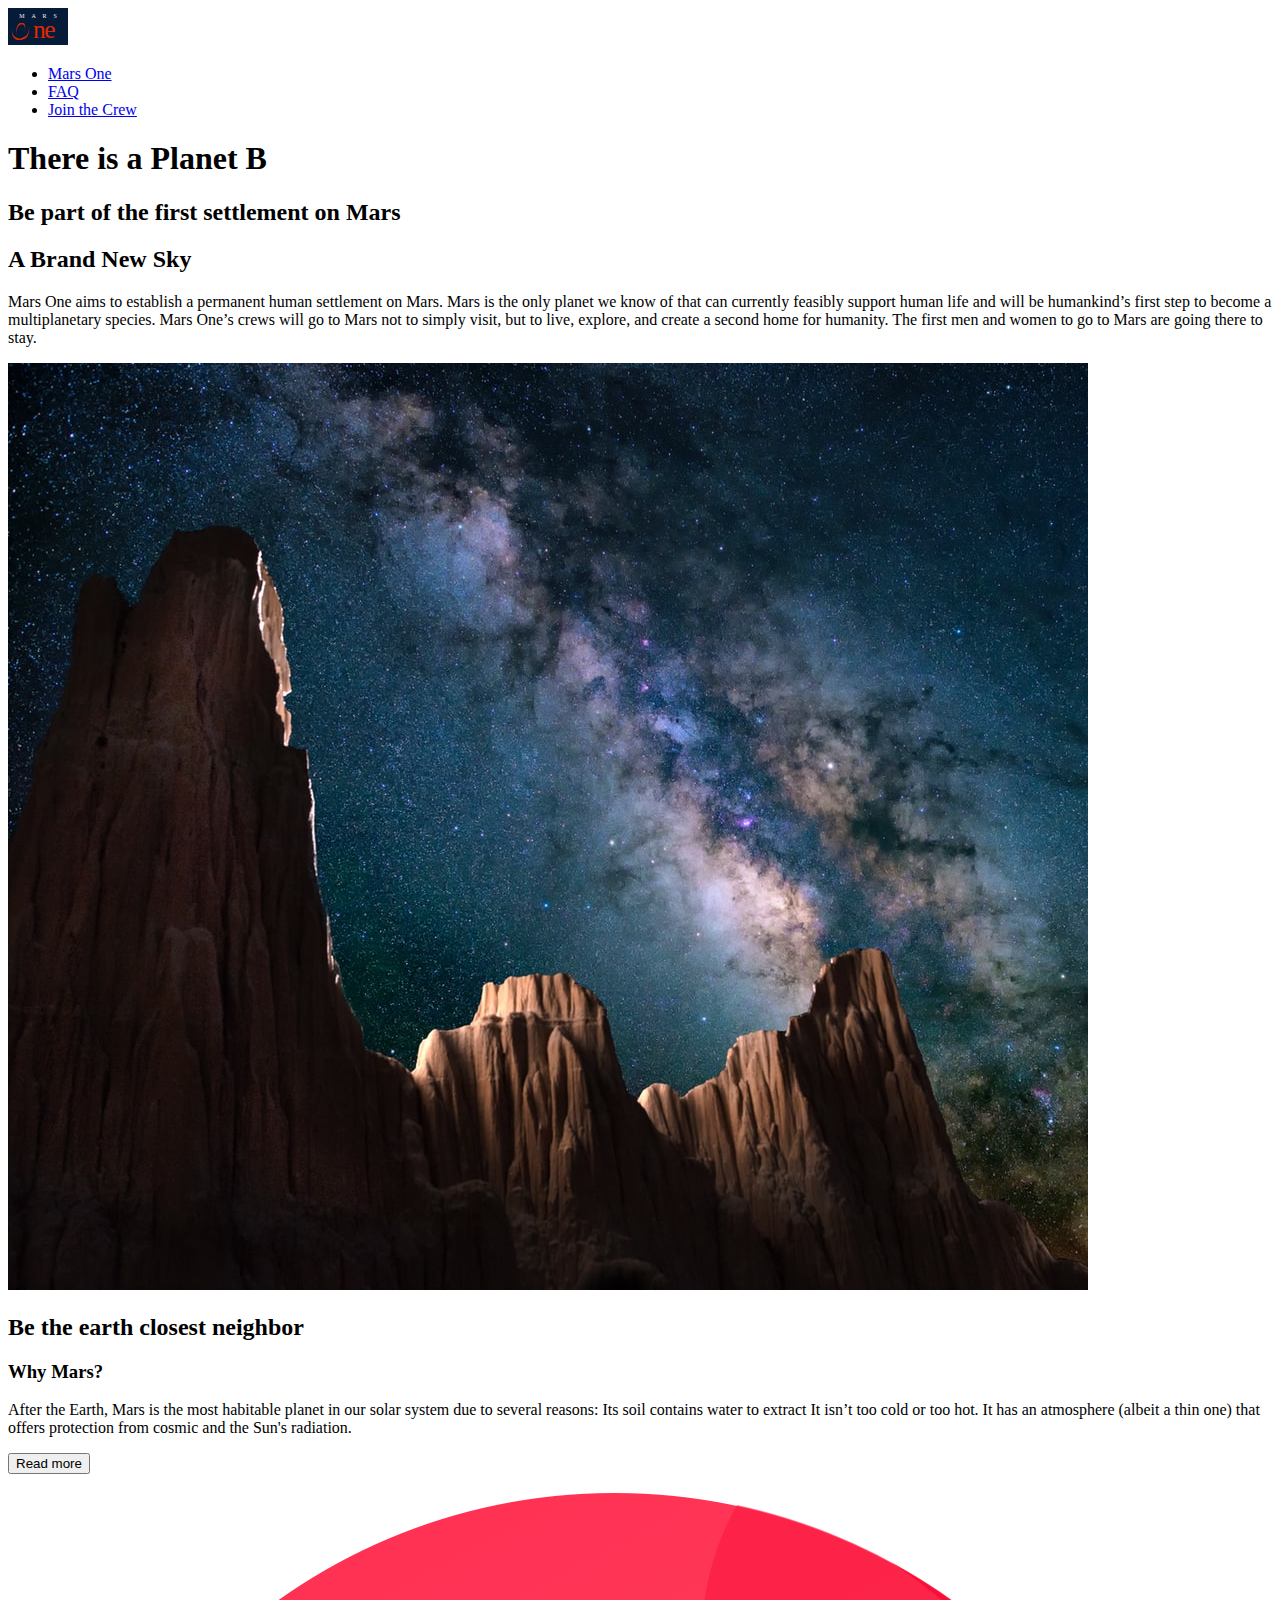
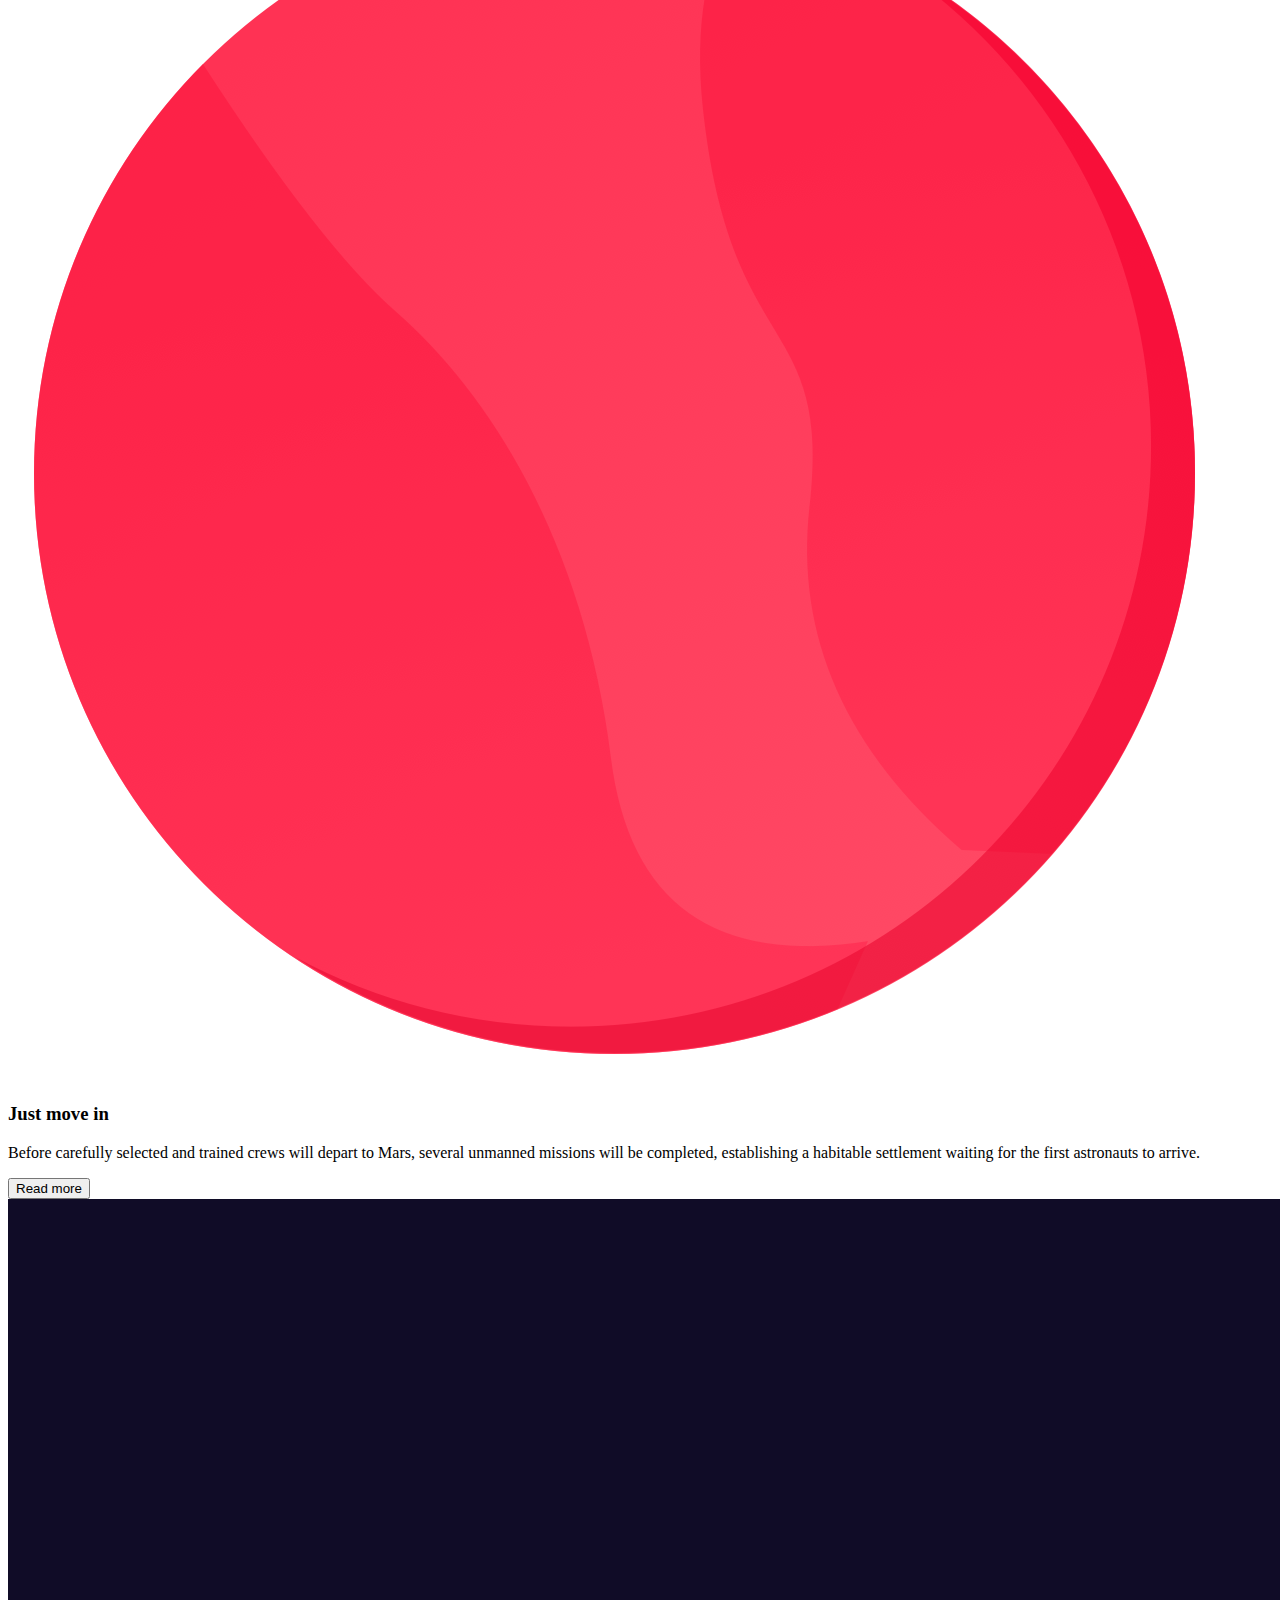
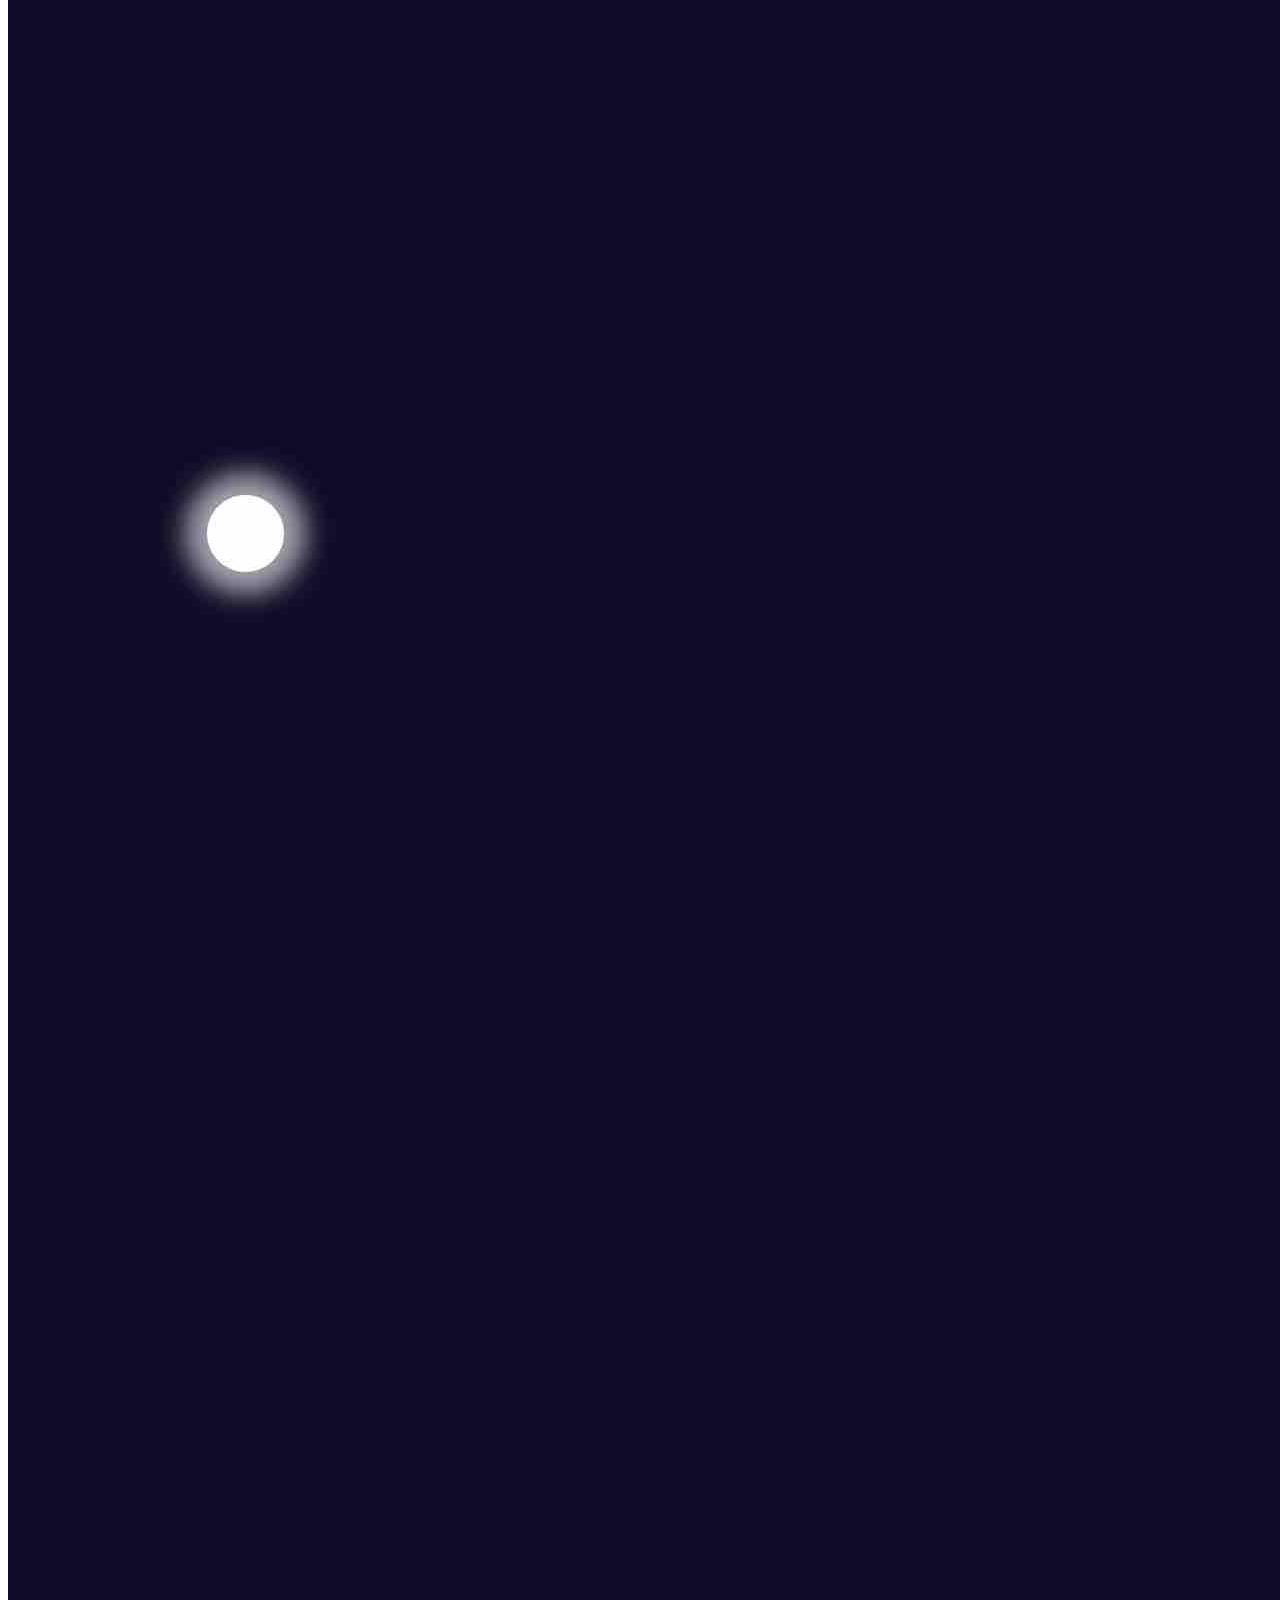
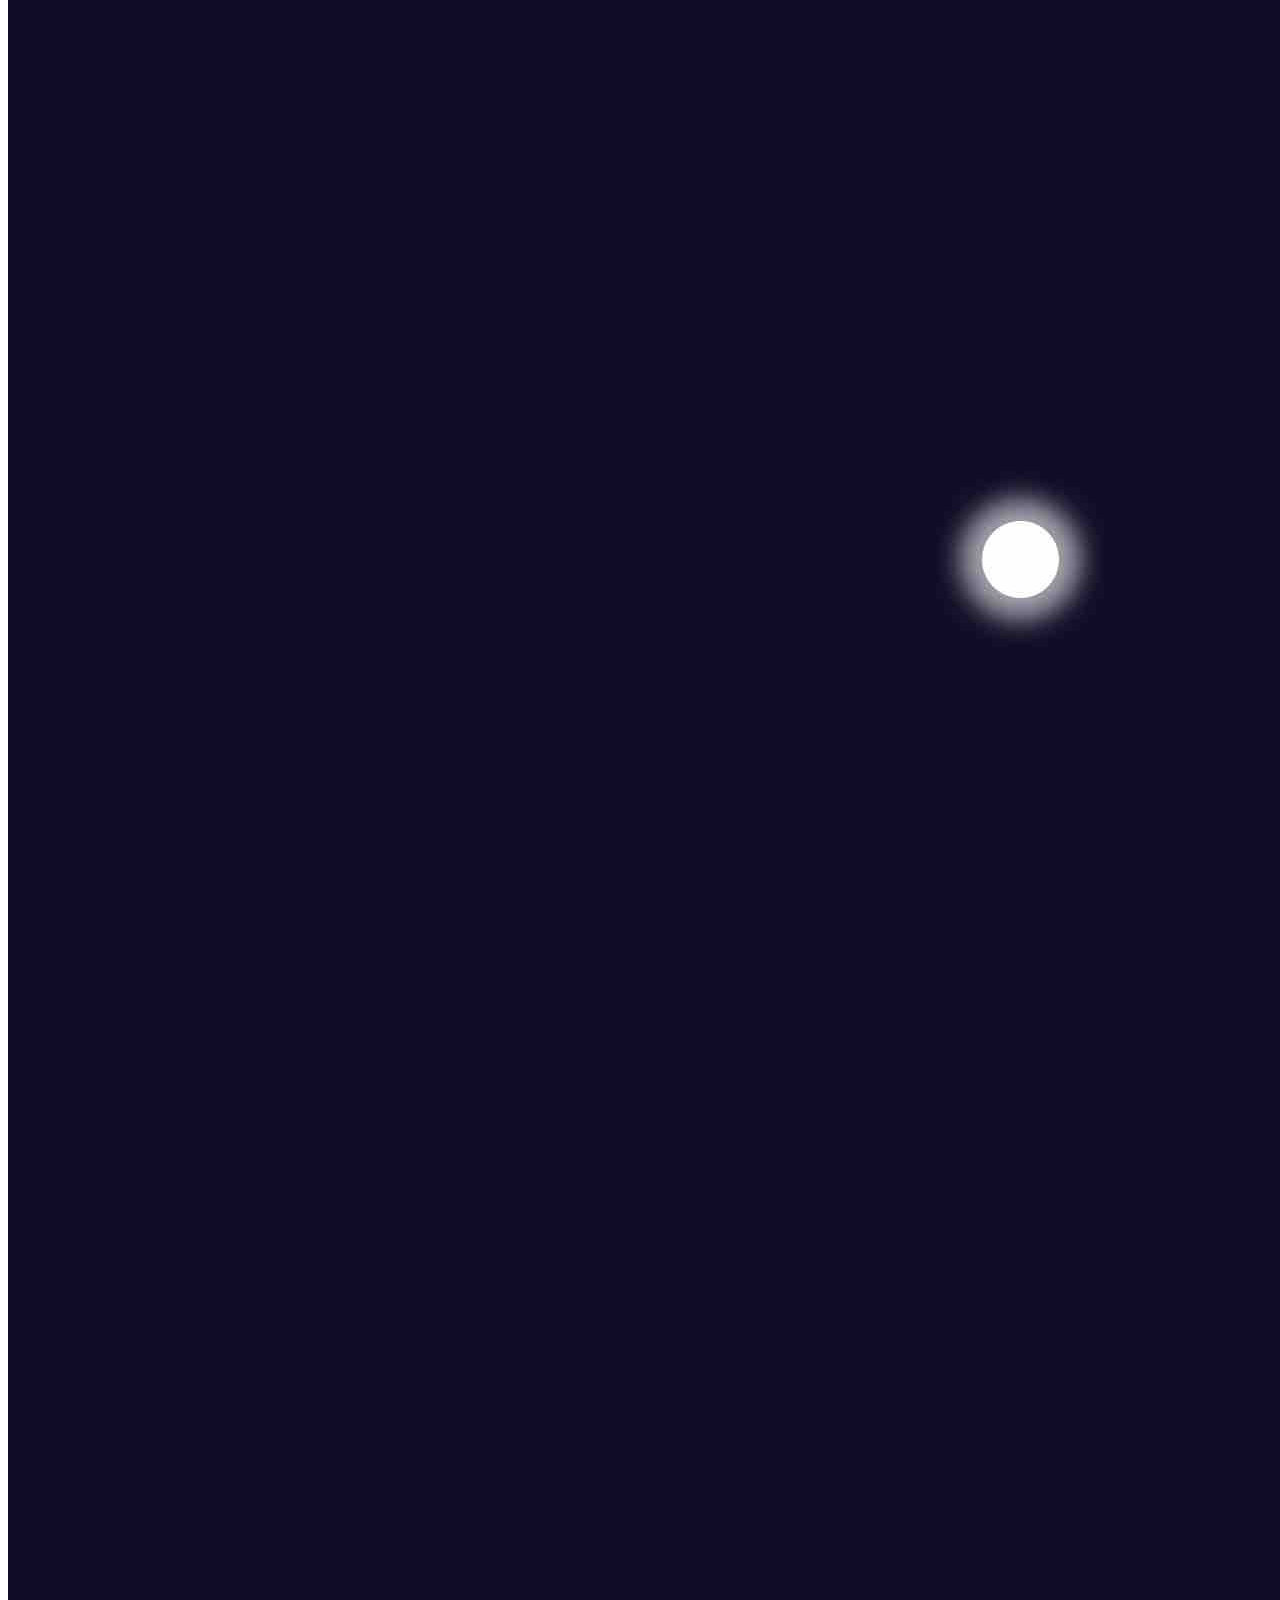
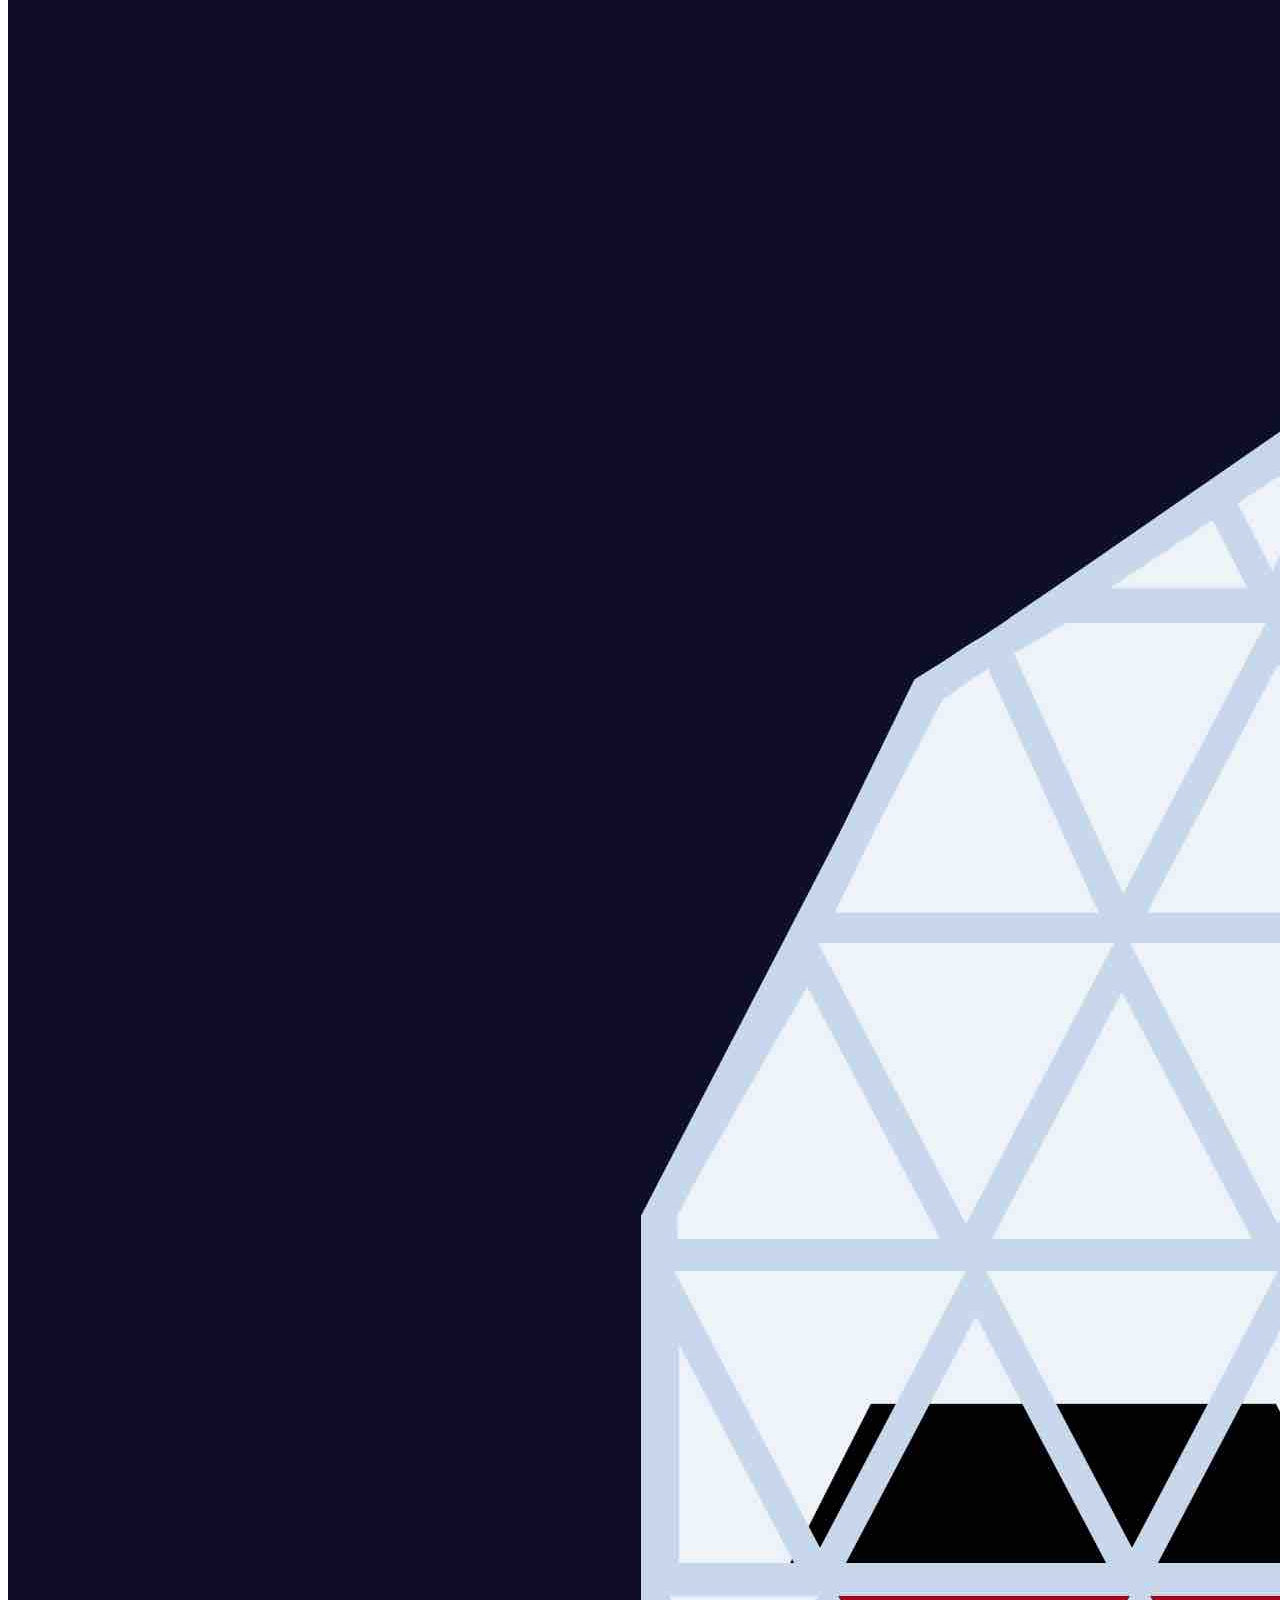
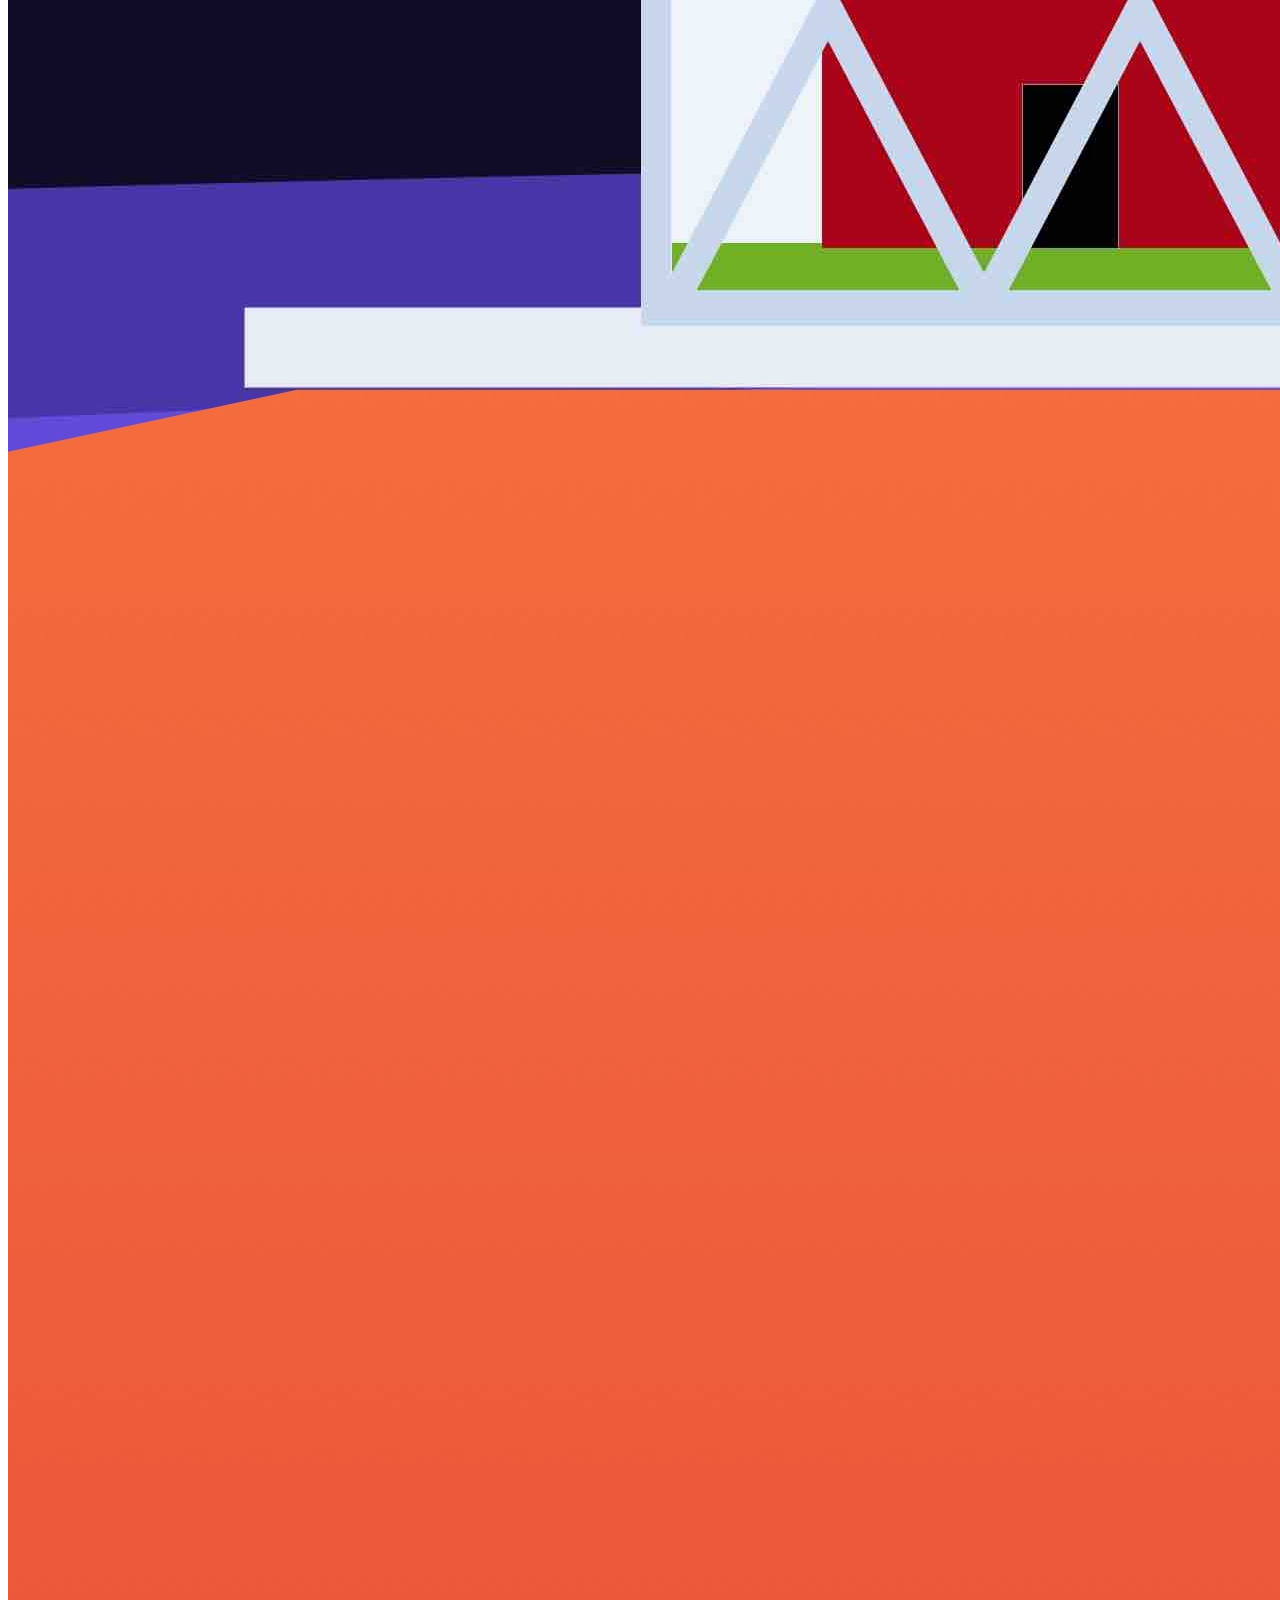
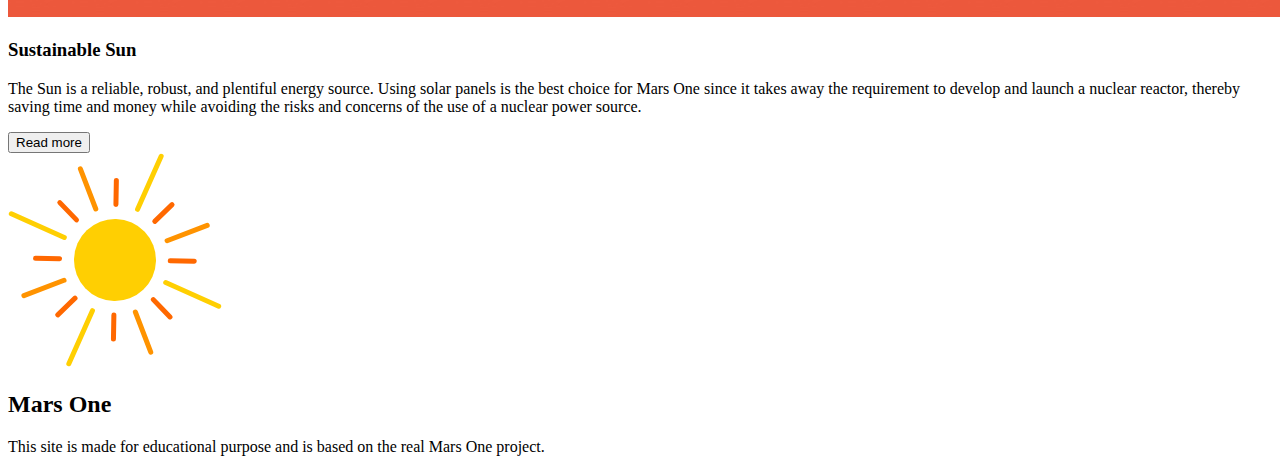
==== index.html @ d6966cfa "Done with the html" ====
<!DOCTYPE html>
<html lang="en">
  <head>
    <meta charset="UTF-8" />
    <meta name="viewport" content="width=device-width, initial-scale=1.0" />
    <meta http-equiv="X-UA-Compatible" content="ie=edge" />
    <title>Mars One</title>
  </head>
  <body>
    <header class="main-header">
      <nav class="navigation">
        <img class="logo" src="./images/logo.svg" alt="site logo" />
        <ul class="navigation__link-list">
          <li class="navigation__link-list__item--active">
            <a href="./">Mars One</a>
          </li>
          <li class="navigation__link-list__item">
            <a href="./faq.html">FAQ</a>
          </li>
          <li class="navigation__link-list__item">
            <a href="./join_crew.html">Join the Crew</a>
          </li>
        </ul>
      </nav>
      <div class="main-header__hero-img">
        <h1 class="main-header__hero-img__title">There is a Planet B</h1>
        <h2 class="main-header__hero-img__subheading">
          Be part of the first settlement on Mars
        </h2>
      </div>
    </header>

    <main>
      <section class="intro-section">
        <div class="intro-section__text-wrapper">
          <h2 class="intro-section__text-wrapper__title">A Brand New Sky</h2>
          <p class="intro-section__text-wrapper__paragraph">
            Mars One aims to establish a permanent human settlement on Mars.
            Mars is the only planet we know of that can currently feasibly
            support human life and will be humankind’s first step to become a
            multiplanetary species. Mars One’s crews will go to Mars not to
            simply visit, but to live, explore, and create a second home for
            humanity. The first men and women to go to Mars are going there to
            stay.
          </p>
        </div>
        <img
          class="intro-section__img"
          src="./images/page-1/night_sky.jpeg"
          alt="A picture of the night sky and some mountains"
        />
      </section>
      <section class="article-section">
        <h2 class="article-section__title">Be the earth closest neighbor</h2>
        <article class="article-section__article">
          <div class="article-section__article__text-wrapper">
            <h3 class="article-section__article__text-wrapper__title">
              Why Mars?
            </h3>
            <p class="article-section__article__text-wrapper__paragraph">
              After the Earth, Mars is the most habitable planet in our solar
              system due to several reasons: Its soil contains water to extract
              It isn’t too cold or too hot. It has an atmosphere (albeit a thin
              one) that offers protection from cosmic and the Sun's radiation.
            </p>
            <button class="article-section__article__text-wrapper__btn">
              Read more
            </button>
          </div>
          <img
            class="article-section__article__img"
            src="./images/page-1/planet-red.png"
            alt="placeholder"
          />
        </article>
        <article class="article-section__article">
          <div class="article-section__article__text-wrapper">
            <h3 class="article-section__article__text-wrapper__title">
              Just move in
            </h3>
            <p class="article-section__article__text-wrapper__paragraph">
              Before carefully selected and trained crews will depart to Mars,
              several unmanned missions will be completed, establishing a
              habitable settlement waiting for the first astronauts to arrive.
            </p>
            <button class="article-section__article__text-wrapper__btn">
              Read more
            </button>
          </div>
          <img
            class="article-section__article__img"
            src="./images/page-1/base.jpg"
            alt="placeholder"
          />
        </article>
        <article class="article-section__article">
          <div class="article-section__article__text-wrapper">
            <h3 class="article-section__article__text-wrapper__title">
              Sustainable Sun
            </h3>
            <p class="article-section__article__text-wrapper__paragraph">
              The Sun is a reliable, robust, and plentiful energy source. Using
              solar panels is the best choice for Mars One since it takes away
              the requirement to develop and launch a nuclear reactor, thereby
              saving time and money while avoiding the risks and concerns of the
              use of a nuclear power source.
            </p>
            <button class="article-section__article__text-wrapper__btn">
              Read more
            </button>
          </div>
          <img
            class="article-section__article__img"
            src="./images/page-1/solar.svg"
            alt="placeholder"
          />
        </article>
      </section>
    </main>

    <footer class="main-footer">
      <h2 class="main-footer__title">Mars One</h2>
      <p class="main-footer__disclaimer">
        This site is made for educational purpose and is based on the real Mars
        One project.
      </p>
    </footer>
  </body>
</html>
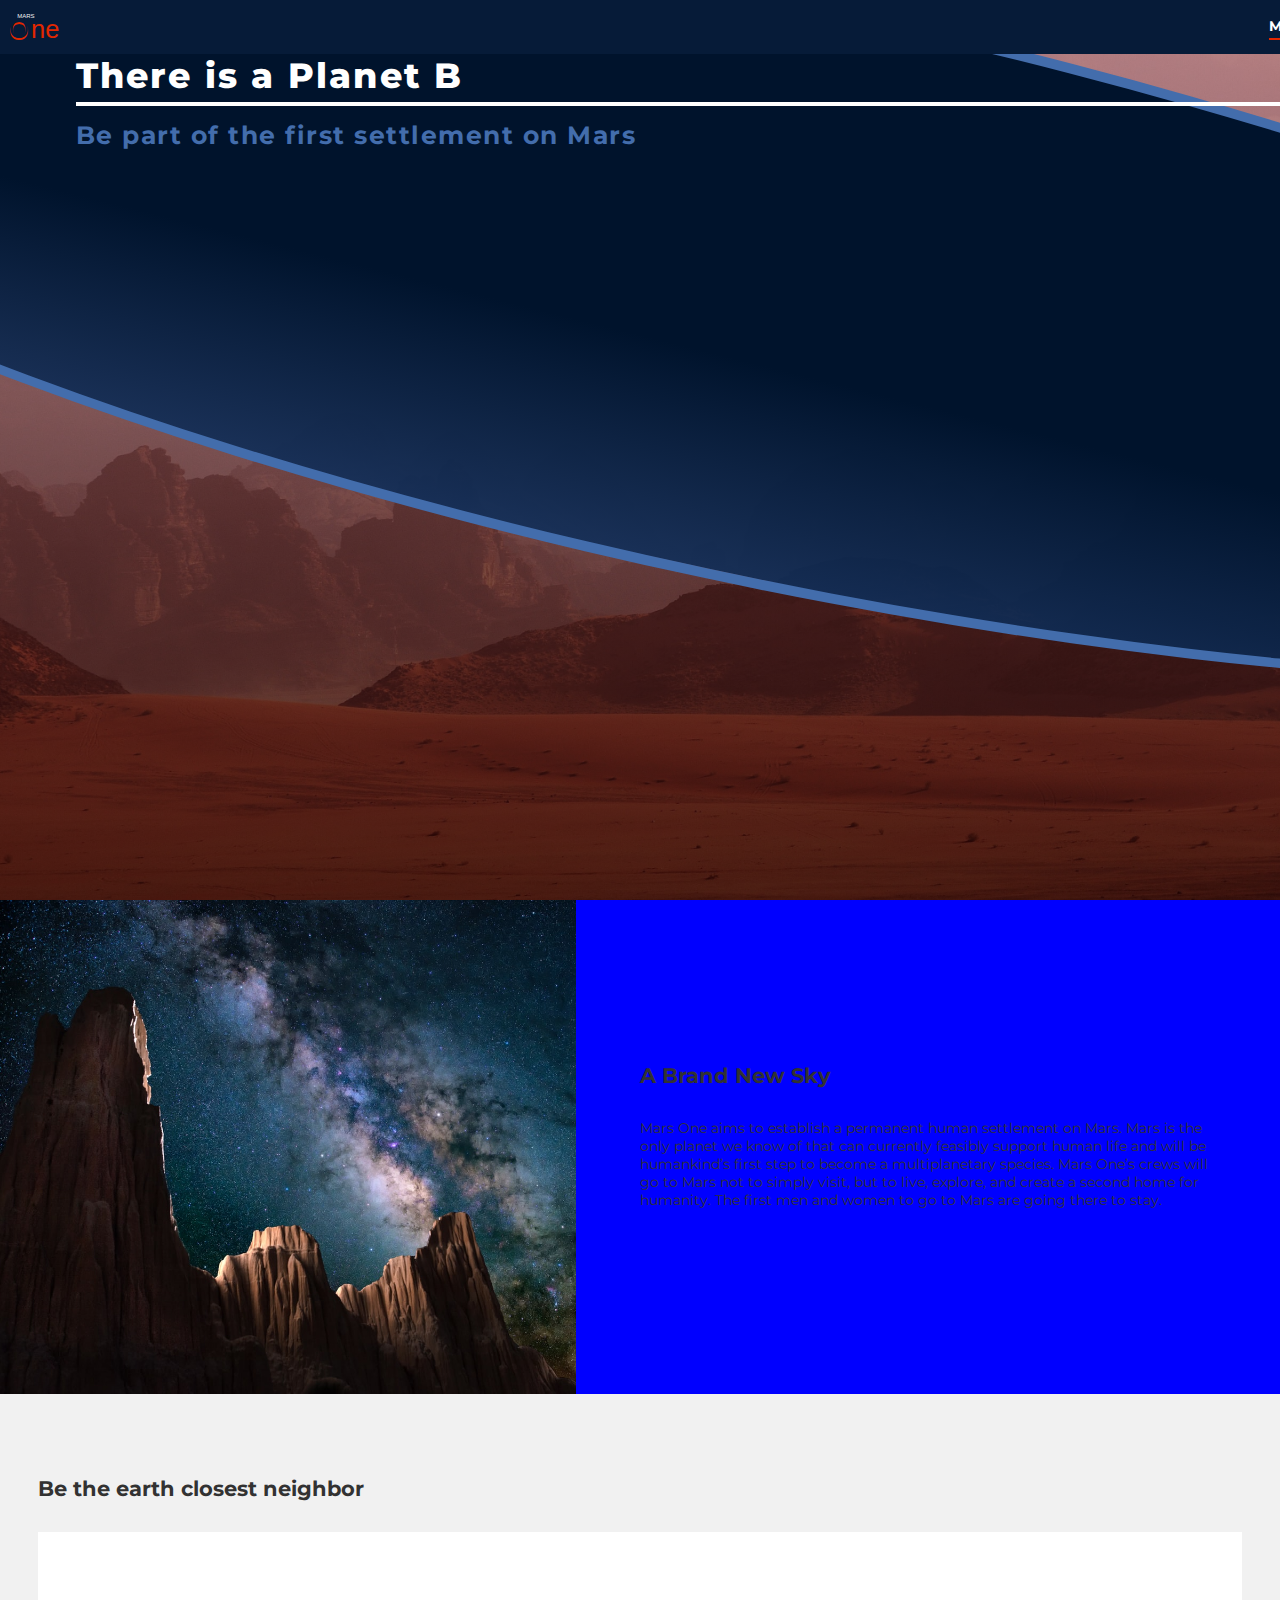
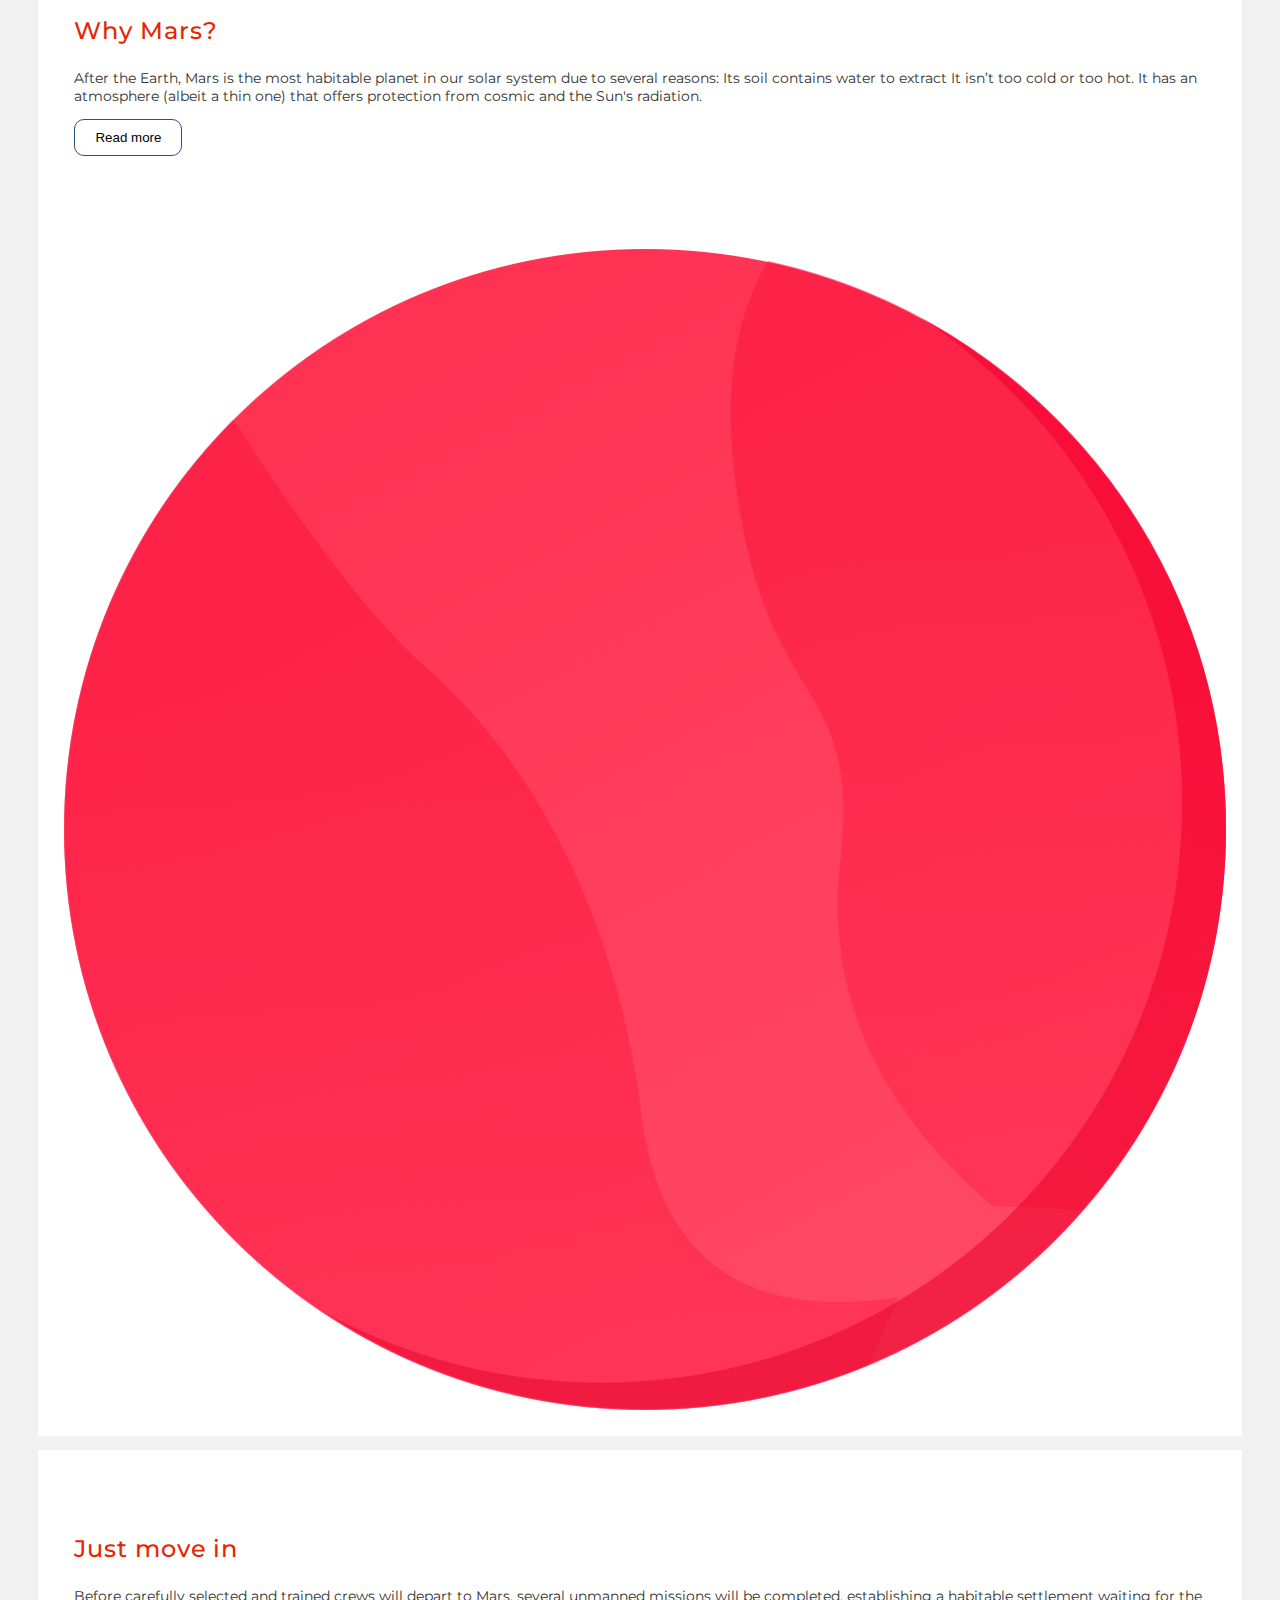
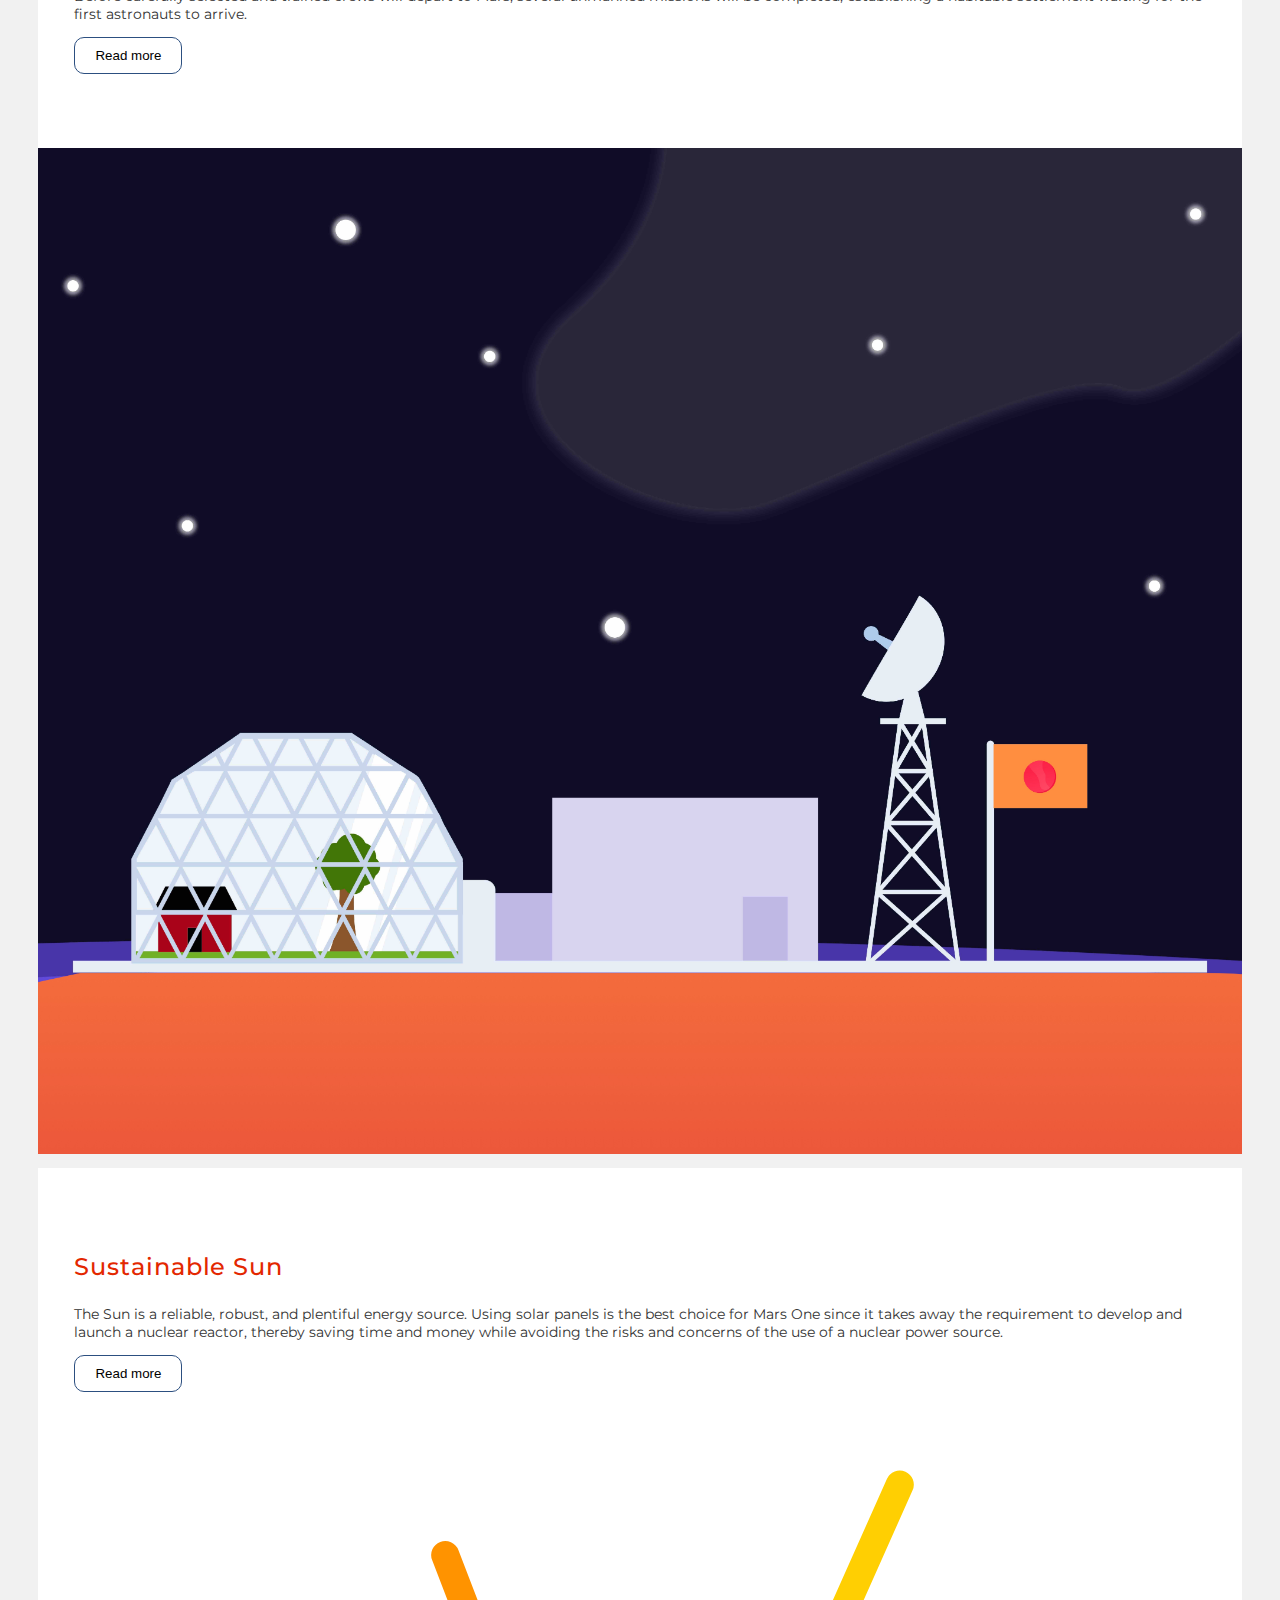
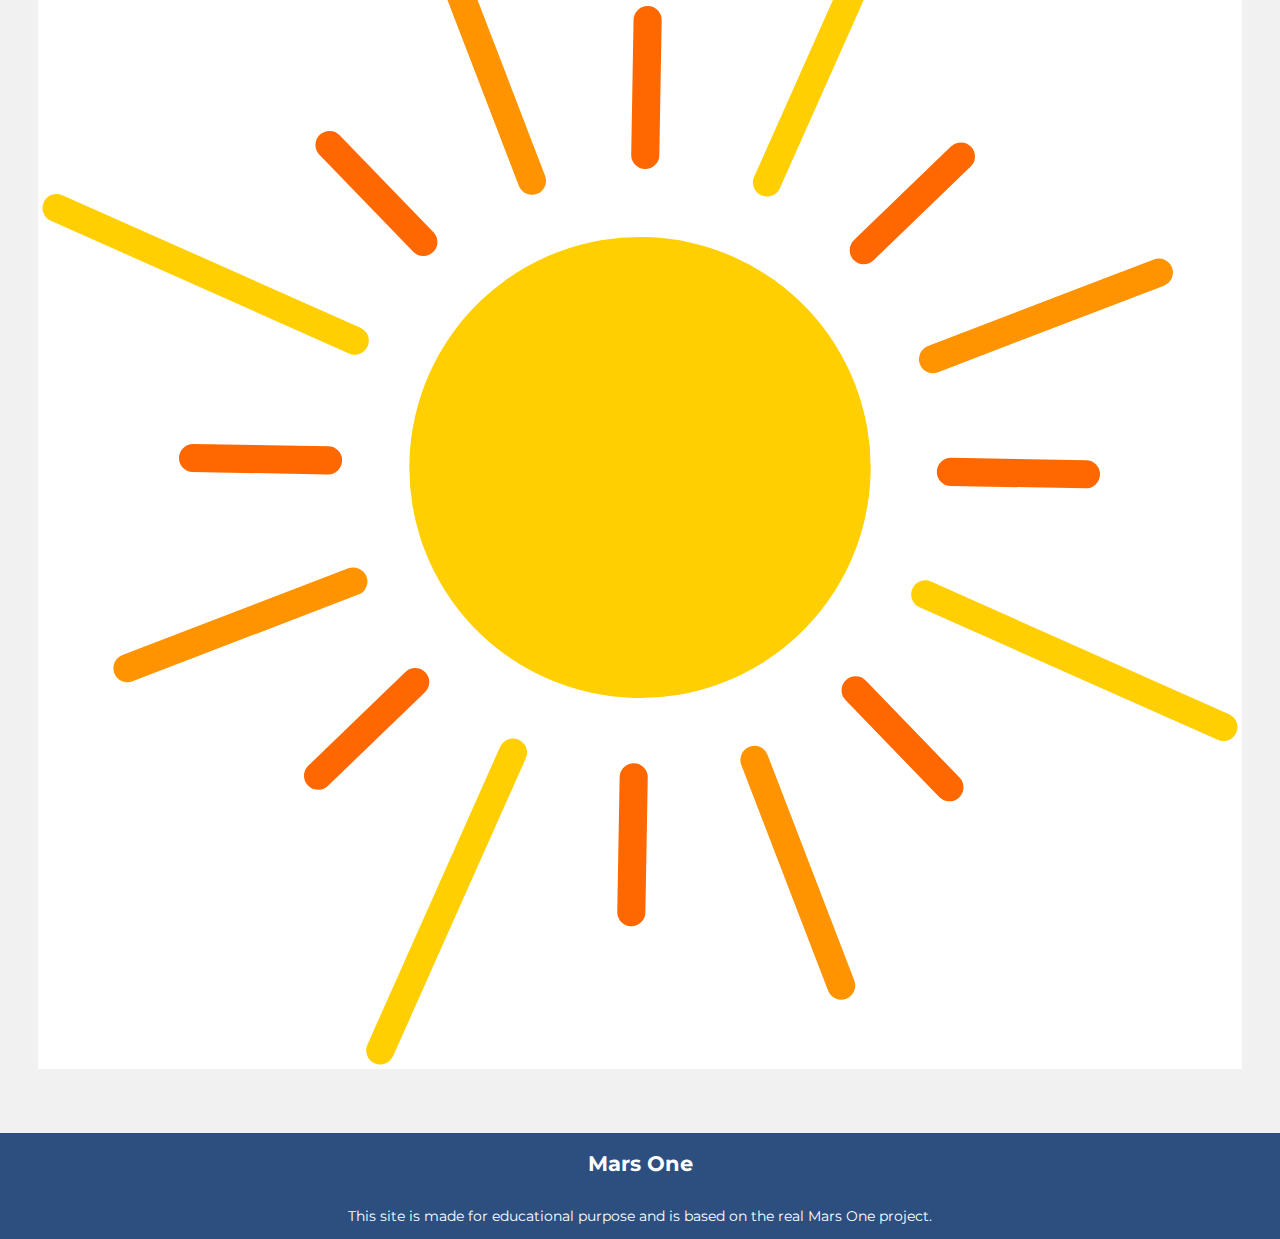
==== commit 1dd04b78: "Almost done with the header for mobile size" ====
--- a/index.html
+++ b/index.html
@@ -4,14 +4,21 @@
     <meta charset="UTF-8" />
     <meta name="viewport" content="width=device-width, initial-scale=1.0" />
     <meta http-equiv="X-UA-Compatible" content="ie=edge" />
+    <link
+      href="https://fonts.googleapis.com/css?family=Montserrat:500,700,800&display=swap"
+      rel="stylesheet"
+    />
+    <link rel="stylesheet" href="./styles/style.css" type="text/css" />
     <title>Mars One</title>
   </head>
   <body>
-    <header class="main-header">
+    <header class="main-header homepage">
       <nav class="navigation">
         <img class="logo" src="./images/logo.svg" alt="site logo" />
         <ul class="navigation__link-list">
-          <li class="navigation__link-list__item--active">
+          <li
+            class="navigation__link-list__item navigation__link-list__item--active"
+          >
             <a href="./">Mars One</a>
           </li>
           <li class="navigation__link-list__item">
@@ -22,9 +29,10 @@
           </li>
         </ul>
       </nav>
-      <div class="main-header__hero-img">
-        <h1 class="main-header__hero-img__title">There is a Planet B</h1>
-        <h2 class="main-header__hero-img__subheading">
+      <div class="main-header__oval"></div>
+      <div class="main-header__text-wrapper">
+        <h1 class="main-header__text-wrapper__title">There is a Planet B</h1>
+        <h2 class="main-header__text-wrapper__subheading">
           Be part of the first settlement on Mars
         </h2>
       </div>
--- a/styles/style.css
+++ b/styles/style.css
@@ -0,0 +1,263 @@
+main img, .intro-section__img {
+  -o-object-fit: cover;
+     object-fit: cover;
+  width: 100%;
+  height: 100%;
+  display: block;
+}
+
+* {
+  -webkit-box-sizing: border-box;
+          box-sizing: border-box;
+}
+
+:root {
+  font-family: "Montserrat", sans-serif;
+  font-size: 14px;
+  color: #323232;
+}
+
+body {
+  padding: 0;
+  margin: 0;
+}
+
+main {
+  max-inline-size: 1440px;
+  margin: 0 auto 0 auto;
+  background: #f1f1f1;
+}
+
+h3 {
+  font-size: 1.7rem;
+  font-weight: 500;
+  color: #e32700;
+  letter-spacing: 0.9px;
+}
+
+.main-header {
+  overflow: hidden;
+  position: relative;
+  display: -ms-grid;
+  display: grid;
+  -ms-grid-rows: auto 1fr;
+      grid-template-rows: auto 1fr;
+  min-height: 100vh;
+  background-position: center;
+  background-size: cover;
+}
+
+.main-header.homepage {
+  background-image: -webkit-gradient(linear, left top, left bottom, from(rgba(193, 85, 85, 0.5)), to(rgba(36, 2, 2, 0.7))), url(../../images/page-1/hero-1.jpg);
+  background-image: linear-gradient(to bottom, rgba(193, 85, 85, 0.5), rgba(36, 2, 2, 0.7)), url(../../images/page-1/hero-1.jpg);
+}
+
+.main-header.faq {
+  background-image: -webkit-gradient(linear, left top, left bottom, color-stop(1%, rgba(193, 85, 85, 0.5)), to(rgba(36, 2, 2, 0.8))), url(../../images/page-2/hero-2.jpg);
+  background-image: linear-gradient(to bottom, rgba(193, 85, 85, 0.5) 1%, rgba(36, 2, 2, 0.8)), url(../../images/page-2/hero-2.jpg);
+}
+
+.main-header.join-crew {
+  background-image: -webkit-gradient(linear, left top, left bottom, color-stop(1%, rgba(36, 2, 2, 0.7)), to(rgba(193, 85, 85, 0.5))), url(../../images/page-3/hero-3.jpg);
+  background-image: linear-gradient(to bottom, rgba(36, 2, 2, 0.7) 1%, rgba(193, 85, 85, 0.5)), url(../../images/page-3/hero-3.jpg);
+}
+
+.main-header__oval {
+  position: absolute;
+  bottom: 35vh;
+  left: -40vw;
+  border-radius: 50%;
+  border: 10px solid #436dac;
+  width: 200vw;
+  height: 65vh;
+  -webkit-transform: rotate(12deg);
+          transform: rotate(12deg);
+  background-image: linear-gradient(182deg, #00132c 61%, rgba(21, 52, 98, 0.9));
+}
+
+.main-header__oval.join-crew {
+  -webkit-transform: rotate(-165deg);
+          transform: rotate(-165deg);
+  bottom: -20vh;
+}
+
+.main-header__text-wrapper {
+  z-index: 1;
+  display: -webkit-box;
+  display: -ms-flexbox;
+  display: flex;
+  -webkit-box-orient: vertical;
+  -webkit-box-direction: normal;
+      -ms-flex-direction: column;
+          flex-direction: column;
+  -webkit-box-align: center;
+      -ms-flex-align: center;
+          align-items: center;
+  -webkit-box-pack: start;
+      -ms-flex-pack: start;
+          justify-content: start;
+  gap: 1rem;
+}
+
+.main-header__text-wrapper.join-crew {
+  -webkit-box-pack: end;
+      -ms-flex-pack: end;
+          justify-content: end;
+}
+
+.main-header__text-wrapper__title {
+  font-size: 2.5rem;
+  font-weight: 800;
+  color: #ffffff;
+  letter-spacing: 2.2px;
+  display: inline-block;
+  width: 90%;
+  padding-bottom: 5px;
+  margin: 0;
+  border-bottom: 4px solid #ffffff;
+}
+
+.main-header__text-wrapper__subheading {
+  font-size: 1.8rem;
+  font-weight: 700;
+  color: #436dac;
+  letter-spacing: 1.5px;
+  width: 90%;
+  margin: 0;
+}
+
+.main-header__text-wrapper__subheading.join-crew {
+  margin-bottom: 30px;
+}
+
+.navigation {
+  z-index: 2;
+  display: -webkit-box;
+  display: -ms-flexbox;
+  display: flex;
+  -webkit-box-pack: justify;
+      -ms-flex-pack: justify;
+          justify-content: space-between;
+  background: #061b38;
+  padding: 0 10px 0 10px;
+}
+
+.navigation__link-list {
+  display: -webkit-box;
+  display: -ms-flexbox;
+  display: flex;
+  -ms-flex-pack: distribute;
+      justify-content: space-around;
+  list-style: none;
+  padding: 0;
+  gap: 1rem;
+}
+
+.navigation__link-list__item {
+  padding: 3px 0 3px 0;
+}
+
+.navigation__link-list__item a {
+  color: #ffffff;
+  font-weight: bold;
+  text-decoration: none;
+}
+
+.navigation__link-list__item--active {
+  border-bottom: 2px solid #e32700;
+}
+
+.intro-section {
+  display: -webkit-box;
+  display: -ms-flexbox;
+  display: flex;
+  -ms-flex-wrap: wrap;
+      flex-wrap: wrap;
+  -webkit-box-flex: 1;
+      -ms-flex: 1 1 320px;
+          flex: 1 1 320px;
+  -webkit-box-orient: horizontal;
+  -webkit-box-direction: reverse;
+      -ms-flex-direction: row-reverse;
+          flex-direction: row-reverse;
+  /*   display: grid;
+  grid-template-columns: repeat(auto-fit, minmax(320px, 1fr));
+ */
+}
+
+.intro-section__text-wrapper {
+  display: -webkit-box;
+  display: -ms-flexbox;
+  display: flex;
+  -webkit-box-orient: vertical;
+  -webkit-box-direction: normal;
+      -ms-flex-direction: column;
+          flex-direction: column;
+  -webkit-box-pack: center;
+      -ms-flex-pack: center;
+          justify-content: center;
+  padding: 5% 5% 7% 5%;
+  min-width: 320px;
+  width: 100%;
+}
+
+@media (min-width: 868px) {
+  .intro-section__text-wrapper {
+    inline-size: 55%;
+    background: blue;
+  }
+}
+
+.intro-section__img {
+  min-width: 320px;
+}
+
+@media (min-width: 868px) {
+  .intro-section__img {
+    width: 45%;
+  }
+}
+
+.article-section {
+  display: -ms-grid;
+  display: grid;
+  gap: 1rem;
+  padding: 5% 3% 5% 3%;
+}
+
+.article-section__article {
+  display: -ms-grid;
+  display: grid;
+  gap: 1rem;
+  background: #ffffff;
+}
+
+.article-section__article__text-wrapper {
+  padding: 5% 3% 5% 3%;
+}
+
+.article-section__article__text-wrapper__btn {
+  padding: 10px 20px 10px 20px;
+  background: transparent;
+  border-radius: 10px;
+  border: solid 1px #2c4f80;
+}
+
+.main-footer {
+  color: #ffffff;
+  background: #2c4f80;
+  display: -webkit-box;
+  display: -ms-flexbox;
+  display: flex;
+  -webkit-box-orient: vertical;
+  -webkit-box-direction: normal;
+      -ms-flex-direction: column;
+          flex-direction: column;
+  -ms-flex-pack: distribute;
+      justify-content: space-around;
+  -webkit-box-align: center;
+      -ms-flex-align: center;
+          align-items: center;
+  text-align: center;
+}
+/*# sourceMappingURL=style.css.map */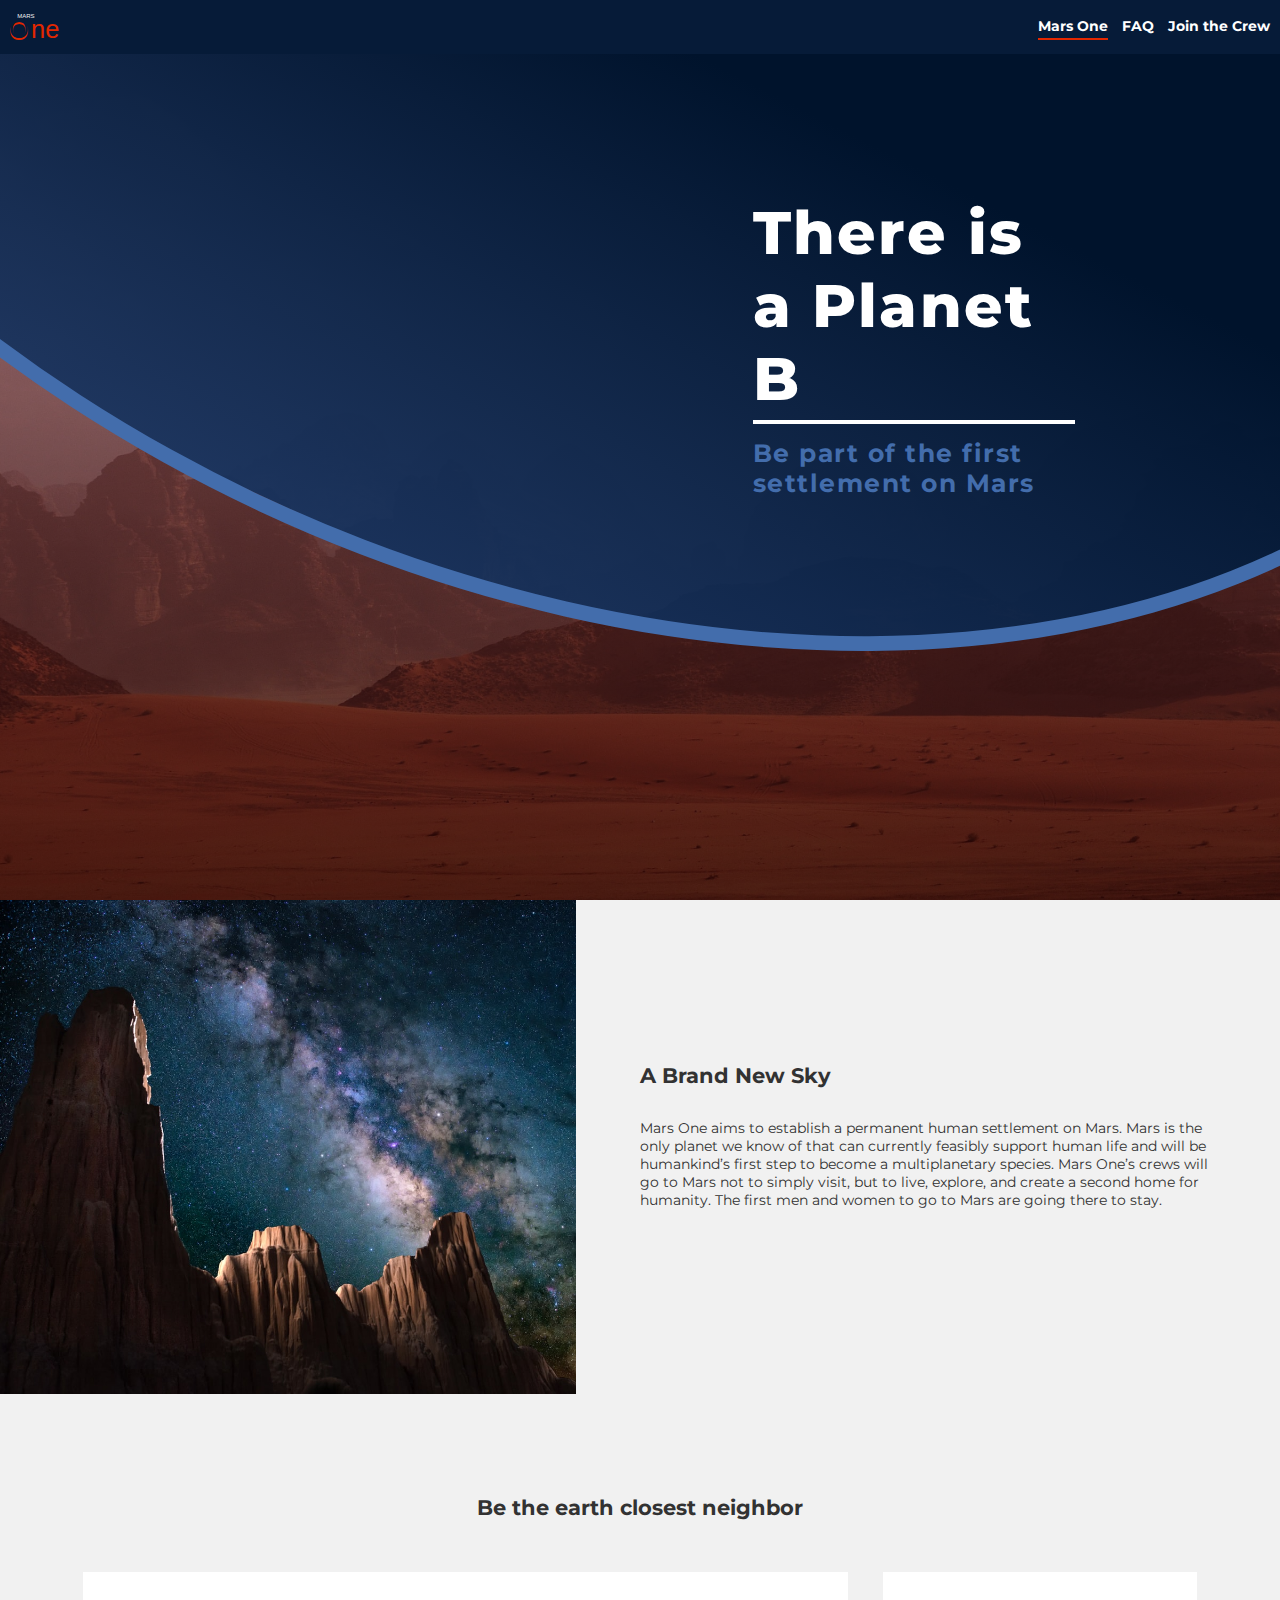
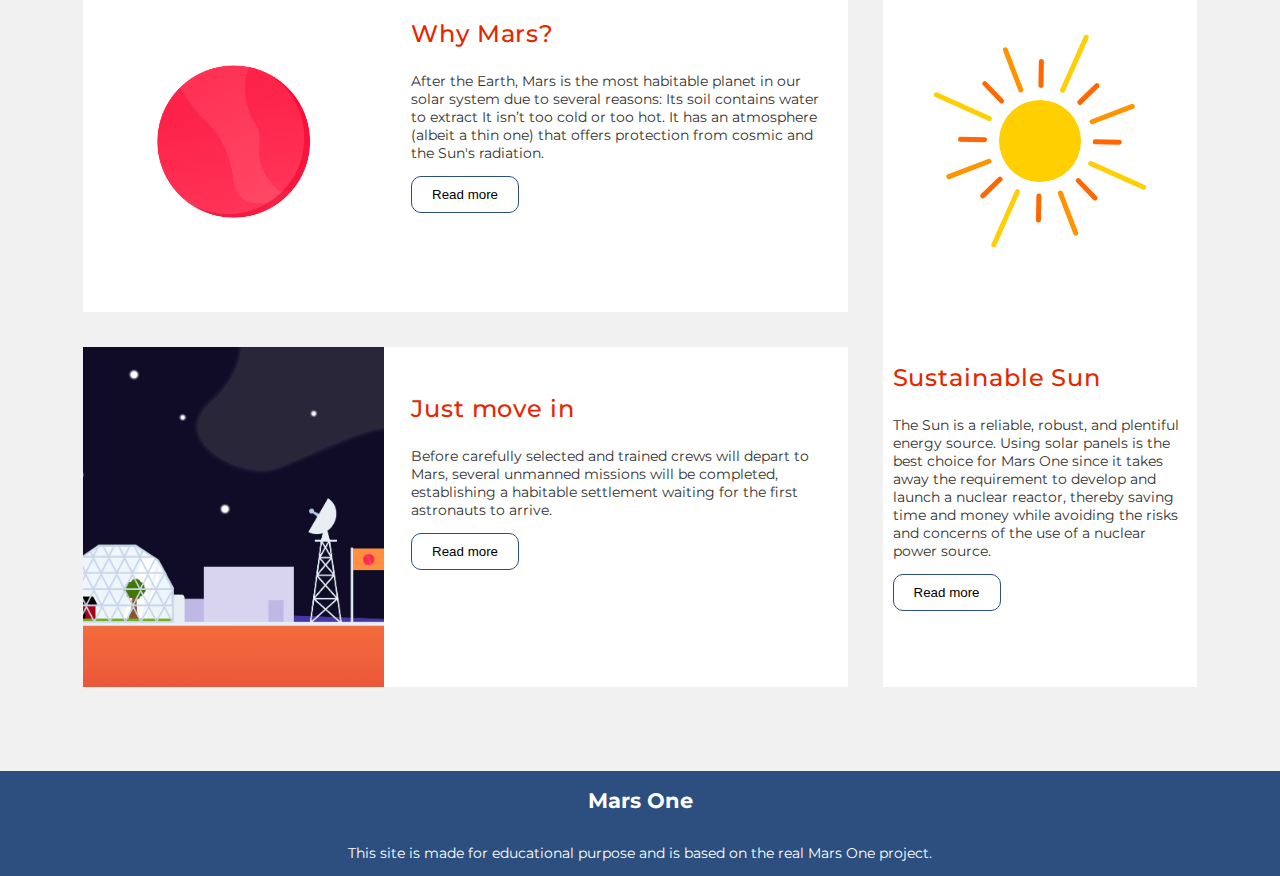
==== commit 5782a1f6: "almost done with layout for form-page" ====
--- a/index.html
+++ b/index.html
@@ -4,10 +4,6 @@
     <meta charset="UTF-8" />
     <meta name="viewport" content="width=device-width, initial-scale=1.0" />
     <meta http-equiv="X-UA-Compatible" content="ie=edge" />
-    <link
-      href="https://fonts.googleapis.com/css?family=Montserrat:500,700,800&display=swap"
-      rel="stylesheet"
-    />
     <link rel="stylesheet" href="./styles/style.css" type="text/css" />
     <title>Mars One</title>
   </head>
@@ -29,7 +25,6 @@
           </li>
         </ul>
       </nav>
-      <div class="main-header__oval"></div>
       <div class="main-header__text-wrapper">
         <h1 class="main-header__text-wrapper__title">There is a Planet B</h1>
         <h2 class="main-header__text-wrapper__subheading">
@@ -60,7 +55,9 @@
       </section>
       <section class="article-section">
         <h2 class="article-section__title">Be the earth closest neighbor</h2>
-        <article class="article-section__article">
+        <article
+          class="article-section__article article-section__article--wide"
+        >
           <div class="article-section__article__text-wrapper">
             <h3 class="article-section__article__text-wrapper__title">
               Why Mars?
@@ -76,12 +73,38 @@
             </button>
           </div>
           <img
-            class="article-section__article__img"
+            class="article-section__article__img article-section__article__img--small"
             src="./images/page-1/planet-red.png"
             alt="placeholder"
           />
         </article>
-        <article class="article-section__article">
+        <article
+          class="article-section__article article-section__article--tall"
+        >
+          <div class="article-section__article__text-wrapper">
+            <h3 class="article-section__article__text-wrapper__title">
+              Sustainable Sun
+            </h3>
+            <p class="article-section__article__text-wrapper__paragraph">
+              The Sun is a reliable, robust, and plentiful energy source. Using
+              solar panels is the best choice for Mars One since it takes away
+              the requirement to develop and launch a nuclear reactor, thereby
+              saving time and money while avoiding the risks and concerns of the
+              use of a nuclear power source.
+            </p>
+            <button class="article-section__article__text-wrapper__btn">
+              Read more
+            </button>
+          </div>
+          <img
+            class="article-section__article__img--small sun"
+            src="./images/page-1/solar.svg"
+            alt="The sun"
+          />
+        </article>
+        <article
+          class="article-section__article article-section__article--wide"
+        >
           <div class="article-section__article__text-wrapper">
             <h3 class="article-section__article__text-wrapper__title">
               Just move in
@@ -101,28 +124,6 @@
             alt="placeholder"
           />
         </article>
-        <article class="article-section__article">
-          <div class="article-section__article__text-wrapper">
-            <h3 class="article-section__article__text-wrapper__title">
-              Sustainable Sun
-            </h3>
-            <p class="article-section__article__text-wrapper__paragraph">
-              The Sun is a reliable, robust, and plentiful energy source. Using
-              solar panels is the best choice for Mars One since it takes away
-              the requirement to develop and launch a nuclear reactor, thereby
-              saving time and money while avoiding the risks and concerns of the
-              use of a nuclear power source.
-            </p>
-            <button class="article-section__article__text-wrapper__btn">
-              Read more
-            </button>
-          </div>
-          <img
-            class="article-section__article__img"
-            src="./images/page-1/solar.svg"
-            alt="placeholder"
-          />
-        </article>
       </section>
     </main>
 
--- a/styles/style.css
+++ b/styles/style.css
@@ -1,4 +1,5 @@
-main img, .intro-section__img {
+@import url("https://fonts.googleapis.com/css?family=Montserrat:400,500,700,800&display=swap");
+.intro-section__img, .article-section__article__img, .faq-section__article__img-wrapper__img {
   -o-object-fit: cover;
      object-fit: cover;
   width: 100%;
@@ -45,6 +46,44 @@
   min-height: 100vh;
   background-position: center;
   background-size: cover;
+  /*  &__oval {
+    position: absolute;
+    bottom: 35vh;
+    left: -40vw;
+    border-radius: 50%;
+    border: 10px solid $color--complementary-2;
+    width: 200vw;
+    height: 65vh;
+
+    transform: rotate(12deg);
+    background-image: linear-gradient(
+      182deg,
+      #00132c 61%,
+      rgba(21, 52, 98, 0.9)
+    );
+
+    &.join-crew {
+      transform: rotate(-165deg);
+      bottom: -20vh;
+    }
+  } */
+}
+
+.main-header::after {
+  position: absolute;
+  content: "";
+  bottom: 35vh;
+  left: -40vw;
+  border-radius: 50%;
+  border: 15px solid #436dac;
+  width: 170vw;
+  height: 120vw;
+  min-height: 600px;
+  /* width: 200vw;
+    height: 65vh; */
+  -webkit-transform: rotate(25deg);
+          transform: rotate(25deg);
+  background-image: linear-gradient(182deg, #00132c 61%, rgba(21, 52, 98, 0.9));
 }
 
 .main-header.homepage {
@@ -62,23 +101,13 @@
   background-image: linear-gradient(to bottom, rgba(36, 2, 2, 0.7) 1%, rgba(193, 85, 85, 0.5)), url(../../images/page-3/hero-3.jpg);
 }
 
-.main-header__oval {
-  position: absolute;
-  bottom: 35vh;
-  left: -40vw;
-  border-radius: 50%;
-  border: 10px solid #436dac;
-  width: 200vw;
-  height: 65vh;
-  -webkit-transform: rotate(12deg);
-          transform: rotate(12deg);
-  background-image: linear-gradient(182deg, #00132c 61%, rgba(21, 52, 98, 0.9));
-}
-
-.main-header__oval.join-crew {
-  -webkit-transform: rotate(-165deg);
-          transform: rotate(-165deg);
-  bottom: -20vh;
+.main-header.join-crew::after {
+  /*       transform: rotate(-165deg);
+      bottom: -20vh; */
+  -webkit-transform: rotate(-160deg);
+          transform: rotate(-160deg);
+  bottom: unset;
+  top: 65vh;
 }
 
 .main-header__text-wrapper {
@@ -99,6 +128,19 @@
   gap: 1rem;
 }
 
+@media (min-width: 768px) {
+  .main-header__text-wrapper {
+    -webkit-box-align: end;
+        -ms-flex-align: end;
+            align-items: end;
+    -webkit-box-pack: center;
+        -ms-flex-pack: center;
+            justify-content: center;
+    margin-right: 16%;
+    height: 65vh;
+  }
+}
+
 .main-header__text-wrapper.join-crew {
   -webkit-box-pack: end;
       -ms-flex-pack: end;
@@ -117,6 +159,13 @@
   border-bottom: 4px solid #ffffff;
 }
 
+@media (min-width: 768px) {
+  .main-header__text-wrapper__title {
+    width: 30%;
+    font-size: 60px;
+  }
+}
+
 .main-header__text-wrapper__subheading {
   font-size: 1.8rem;
   font-weight: 700;
@@ -124,6 +173,12 @@
   letter-spacing: 1.5px;
   width: 90%;
   margin: 0;
+}
+
+@media (min-width: 768px) {
+  .main-header__text-wrapper__subheading {
+    width: 30%;
+  }
 }
 
 .main-header__text-wrapper__subheading.join-crew {
@@ -204,7 +259,6 @@
 @media (min-width: 868px) {
   .intro-section__text-wrapper {
     inline-size: 55%;
-    background: blue;
   }
 }
 
@@ -222,18 +276,85 @@
   display: -ms-grid;
   display: grid;
   gap: 1rem;
+  -ms-grid-rows: (auto)[4];
+  -ms-grid-columns: 1fr;
+      grid-template: repeat(4, auto)/1fr;
   padding: 5% 3% 5% 3%;
+}
+
+@media (min-width: 990px) {
+  .article-section {
+    -ms-grid-rows: auto (minmax(340px, auto))[2];
+    -ms-grid-columns: 2fr 0.82fr;
+        grid-template: auto repeat(2, minmax(340px, auto))/2fr 0.82fr;
+    padding: 6.5%;
+    gap: 35px;
+  }
+}
+
+.article-section__title {
+  width: 100%;
+  text-align: center;
+  -ms-grid-row: 1;
+  -ms-grid-row-span: 1;
+  grid-area: 1/1/2/-1;
 }
 
 .article-section__article {
   display: -ms-grid;
   display: grid;
+  -ms-grid-rows: (auto)[2];
+  -ms-grid-columns: 1fr;
+      grid-template: repeat(2, auto)/1fr;
   gap: 1rem;
   background: #ffffff;
 }
 
+@media (min-width: 550px) {
+  .article-section__article--wide {
+    -ms-grid-rows: auto;
+    -ms-grid-columns: 2fr 3fr;
+        grid-template: auto/ 2fr 3fr;
+  }
+}
+
+@media (min-width: 550px) {
+  .article-section__article--tall {
+    -ms-grid-rows: auto;
+    -ms-grid-columns: 2fr 3fr;
+        grid-template: auto/ 2fr 3fr;
+  }
+  .article-section__article--tall div {
+    -webkit-box-ordinal-group: 0;
+        -ms-flex-order: -1;
+            order: -1;
+  }
+}
+
+@media (min-width: 990px) {
+  .article-section__article--tall {
+    grid-row: span 2;
+    -ms-grid-rows: auto auto;
+    -ms-grid-columns: 1fr;
+        grid-template: auto auto/ 1fr;
+  }
+  .article-section__article--tall div {
+    -webkit-box-ordinal-group: 3;
+        -ms-flex-order: 2;
+            order: 2;
+  }
+}
+
 .article-section__article__text-wrapper {
   padding: 5% 3% 5% 3%;
+}
+
+@media (min-width: 550px) {
+  .article-section__article__text-wrapper {
+    -webkit-box-ordinal-group: 2;
+        -ms-flex-order: 1;
+            order: 1;
+  }
 }
 
 .article-section__article__text-wrapper__btn {
@@ -241,6 +362,37 @@
   background: transparent;
   border-radius: 10px;
   border: solid 1px #2c4f80;
+}
+
+.article-section__article__img {
+  max-height: 340px;
+}
+
+.article-section__article__img--small {
+  -o-object-fit: unset;
+     object-fit: unset;
+  max-width: 250px;
+  max-height: 250px;
+  -ms-flex-item-align: center;
+      -ms-grid-row-align: center;
+      align-self: center;
+  -ms-grid-column-align: center;
+      justify-self: center;
+  margin: 10%;
+}
+
+@media (min-width: 550px) {
+  .article-section__article__img--small {
+    max-width: 158px;
+    max-height: 158px;
+  }
+}
+
+.article-section__article__img--small.sun {
+  max-width: unset;
+  max-height: unset;
+  margin: unset;
+  padding: 10%;
 }
 
 .main-footer {
@@ -260,4 +412,254 @@
           align-items: center;
   text-align: center;
 }
+
+.faq-section {
+  display: -ms-grid;
+  display: grid;
+  -ms-grid-rows: (auto)[5];
+  -ms-grid-columns: 1fr;
+      grid-template: repeat(5, auto)/1fr;
+  gap: 1rem;
+}
+
+@media (min-width: 768px) {
+  .faq-section {
+    -ms-grid-rows: (auto)[4];
+    -ms-grid-columns: (1fr)[5];
+        grid-template: repeat(4, auto)/repeat(5, 1fr);
+    gap: 40px;
+  }
+}
+
+.faq-section__title {
+  grid-column: 1 /-1;
+  text-align: center;
+}
+
+.faq-section__article {
+  display: -ms-grid;
+  display: grid;
+}
+
+@media (min-width: 768px) {
+  .faq-section__article {
+    grid-column: span 3;
+  }
+}
+
+@media (min-width: 768px) {
+  .faq-section__article--tall {
+    grid-area: span 2 / span 2;
+  }
+}
+
+@media (min-width: 768px) {
+  .faq-section__article--wide {
+    grid-column: 1/-1;
+  }
+}
+
+.faq-section__article.multiple-children {
+  display: -ms-grid;
+  display: grid;
+  -ms-grid-rows: (auto)[2];
+  -ms-grid-columns: 1fr;
+      grid-template: repeat(2, auto)/1fr;
+  gap: 1rem;
+}
+
+@media (min-width: 768px) {
+  .faq-section__article.multiple-children {
+    -ms-grid-rows: auto;
+    -ms-grid-columns: (1fr)[2];
+        grid-template: auto/repeat(2, 1fr);
+  }
+}
+
+@media (min-width: 768px) {
+  .faq-section__article.multiple-children--wide {
+    -ms-grid-rows: auto;
+    -ms-grid-columns: 1fr 2fr;
+        grid-template: auto / 1fr 2fr;
+  }
+}
+
+.faq-section__article__text-wrapper {
+  padding: 8%;
+}
+
+.faq-section__article__img-wrapper {
+  max-width: 460px;
+}
+
+.faq-section__article__solar-system {
+  max-width: 460px;
+  background-image: radial-gradient(circle at 50% 39%, #072142, #00132c 101%);
+}
+
+@media (min-width: 768px) {
+  .faq-section__article__solar-system {
+    -webkit-box-ordinal-group: 0;
+        -ms-flex-order: -1;
+            order: -1;
+  }
+}
+
+.join-crew-section {
+  display: -webkit-box;
+  display: -ms-flexbox;
+  display: flex;
+  -webkit-box-orient: vertical;
+  -webkit-box-direction: normal;
+      -ms-flex-direction: column;
+          flex-direction: column;
+  -webkit-box-align: center;
+      -ms-flex-align: center;
+          align-items: center;
+  padding: 5%;
+}
+
+.join-crew-section__title {
+  text-align: center;
+  font-size: 2rem;
+  font-weight: 800;
+  color: #e32700;
+  letter-spacing: 1.3px;
+}
+
+@media (min-width: 768px) {
+  .join-crew-section__title {
+    font-size: 2.57rem;
+  }
+}
+
+.join-crew-section__text {
+  text-align: center;
+  max-width: 510px;
+  font-size: 1.2rem;
+  font-weight: 500;
+  color: #2c4f80;
+  letter-spacing: 0.9px;
+}
+
+@media (min-width: 768px) {
+  .join-crew-section__text {
+    font-size: 1.7rem;
+  }
+}
+
+.joining-form {
+  background: #ffffff;
+  display: -webkit-box;
+  display: -ms-flexbox;
+  display: flex;
+  -webkit-box-orient: horizontal;
+  -webkit-box-direction: normal;
+      -ms-flex-direction: row;
+          flex-direction: row;
+  -ms-flex-wrap: wrap;
+      flex-wrap: wrap;
+  max-width: 1180px;
+  padding: 25px 2%;
+}
+
+@media (min-width: 445px) {
+  .joining-form {
+    width: 83%;
+    padding: 5% 2%;
+  }
+}
+
+@media (min-width: 960px) {
+  .joining-form {
+    width: 83%;
+    padding: 2.2%;
+  }
+}
+
+.joining-form__label {
+  font-weight: 700;
+  color: #2c4f80;
+  font-size: 14px;
+  -ms-flex-preferred-size: 100%;
+      flex-basis: 100%;
+  margin: 0 2% 30px 2%;
+}
+
+@media (min-width: 445px) {
+  .joining-form__label {
+    min-width: 165px;
+    -webkit-box-flex: 1;
+        -ms-flex: 1 2 30%;
+            flex: 1 2 30%;
+  }
+}
+
+@media (min-width: 960px) {
+  .joining-form__label {
+    margin: 0 2.5% 55px 2.5%;
+    max-width: 370px;
+  }
+}
+
+@media (min-width: 460px) {
+  .joining-form__label[for="birth_date"] {
+    -webkit-box-flex: 1;
+        -ms-flex: 1 1 18%;
+            flex: 1 1 18%;
+    max-width: 207px;
+  }
+}
+
+.joining-form__label--wide {
+  -webkit-box-flex: 1;
+      -ms-flex: 1 1 100%;
+          flex: 1 1 100%;
+  max-width: 100%;
+}
+
+.joining-form__input {
+  display: block;
+  width: 100%;
+  height: 40px;
+  padding: 10px 15px;
+  margin-top: 15px;
+  border-radius: 5px;
+  border: solid 1px #2c4f80;
+  background: transparent;
+  font-size: 16px;
+  font-weight: 400;
+  letter-spacing: 0.6px;
+}
+
+.joining-form__textarea {
+  display: block;
+  width: 100%;
+  margin-top: 15px;
+  border-radius: 5px;
+  padding: 10px 15px;
+  border: solid 1px #2c4f80;
+}
+
+@media (min-width: 460px) {
+  .joining-form__textarea {
+    min-height: 270px;
+  }
+}
+
+.joining-form__submit {
+  -ms-flex-preferred-size: 128px;
+      flex-basis: 128px;
+  -ms-flex-item-align: center;
+      -ms-grid-row-align: center;
+      align-self: center;
+  margin: auto;
+  padding: 9px 21px 9px 21px;
+  border: solid 1px #2c4f80;
+  border-radius: 10px;
+  font-weight: 500;
+  color: #2c4f80;
+  max-width: 128px;
+  background: transparent;
+}
 /*# sourceMappingURL=style.css.map */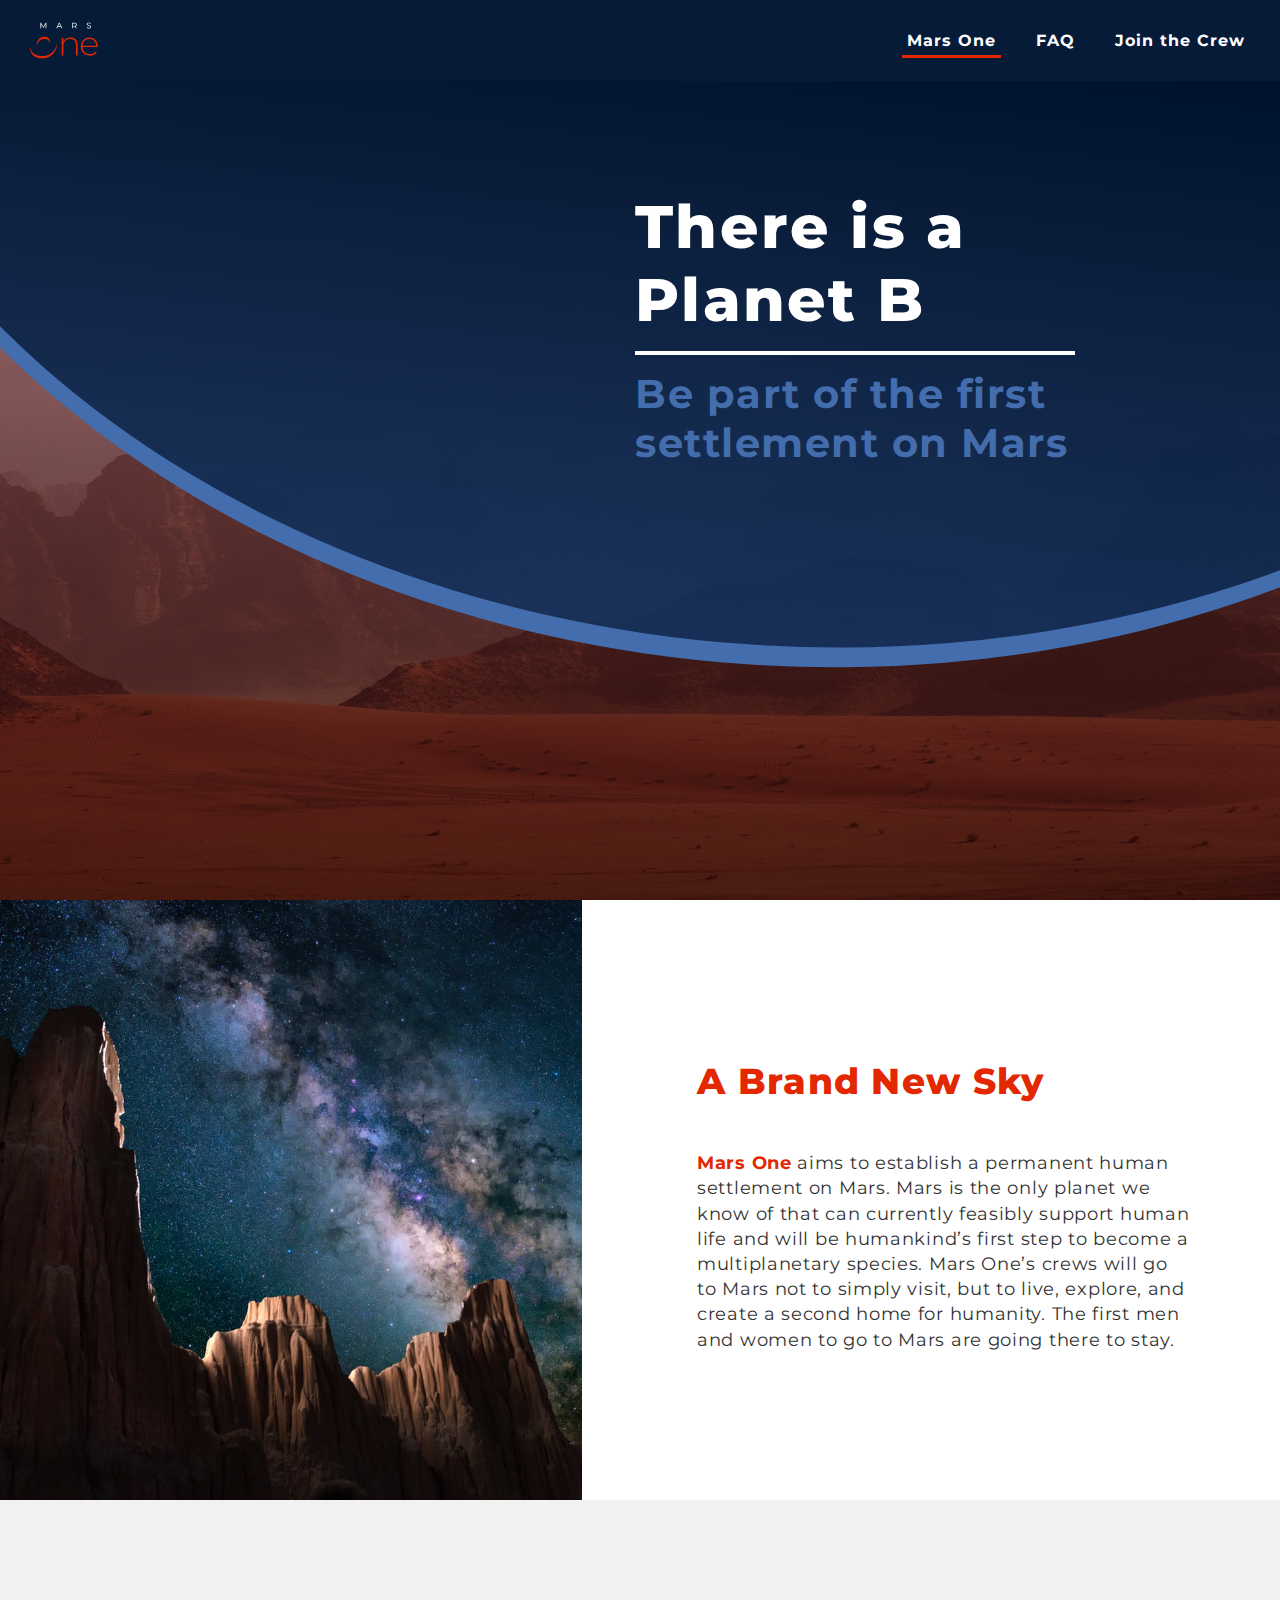
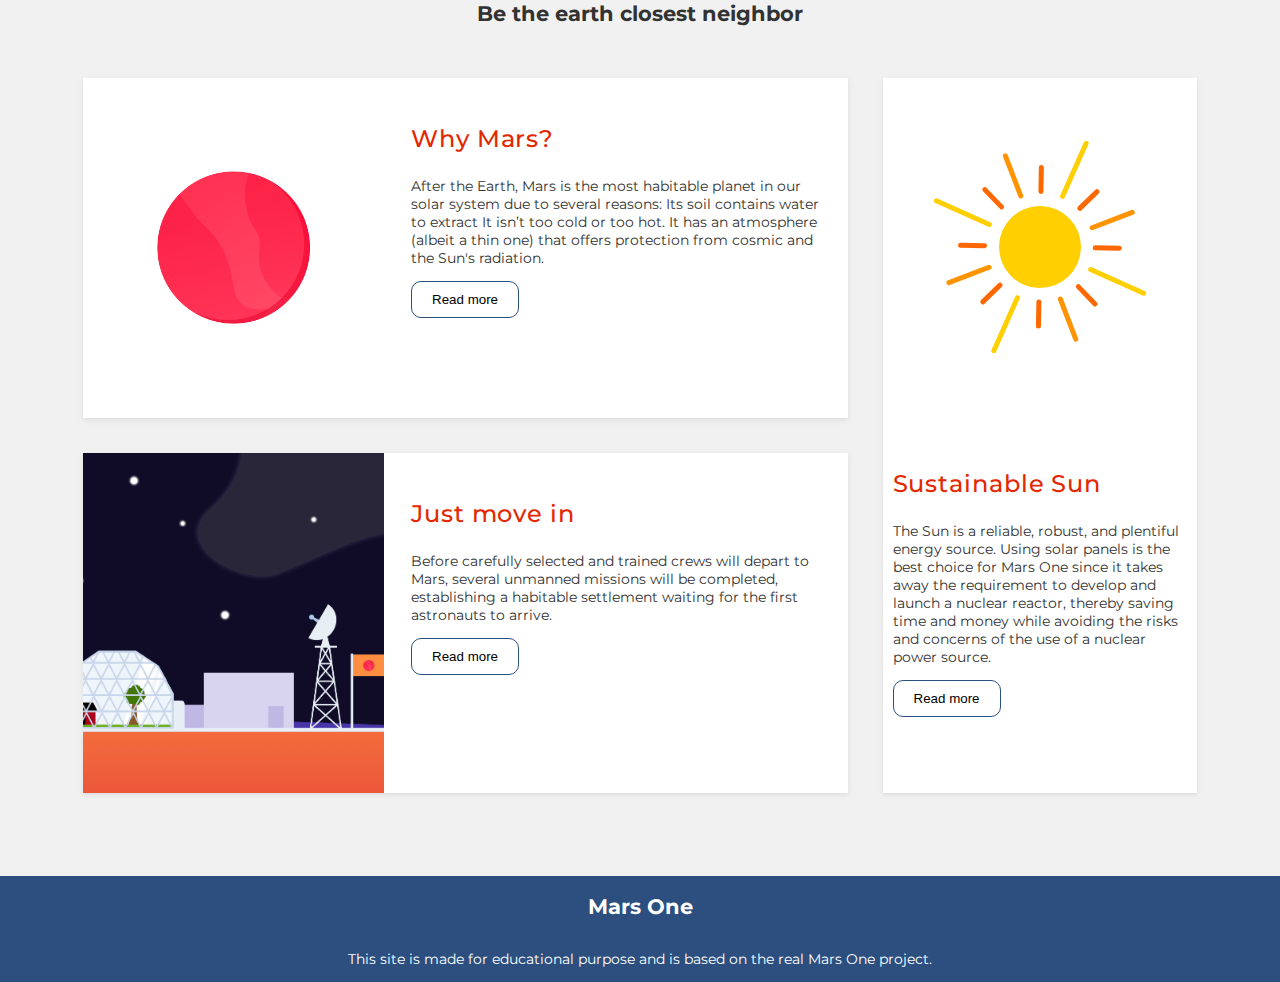
==== commit 713a8c2d: "Added box-shadows, and styled intro-section" ====
--- a/index.html
+++ b/index.html
@@ -38,13 +38,13 @@
         <div class="intro-section__text-wrapper">
           <h2 class="intro-section__text-wrapper__title">A Brand New Sky</h2>
           <p class="intro-section__text-wrapper__paragraph">
-            Mars One aims to establish a permanent human settlement on Mars.
-            Mars is the only planet we know of that can currently feasibly
-            support human life and will be humankind’s first step to become a
-            multiplanetary species. Mars One’s crews will go to Mars not to
-            simply visit, but to live, explore, and create a second home for
-            humanity. The first men and women to go to Mars are going there to
-            stay.
+            <span class="text-enhancer">Mars One</span> aims to establish a
+            permanent human settlement on Mars. Mars is the only planet we know
+            of that can currently feasibly support human life and will be
+            humankind’s first step to become a multiplanetary species. Mars
+            One’s crews will go to Mars not to simply visit, but to live,
+            explore, and create a second home for humanity. The first men and
+            women to go to Mars are going there to stay.
           </p>
         </div>
         <img
--- a/styles/style.css
+++ b/styles/style.css
@@ -7,6 +7,12 @@
   display: block;
 }
 
+.article-section__article, .faq-section__article {
+  background: #ffffff;
+  -webkit-box-shadow: 0 2px 4px 0 rgba(201, 201, 201, 0.5);
+          box-shadow: 0 2px 4px 0 rgba(201, 201, 201, 0.5);
+}
+
 * {
   -webkit-box-sizing: border-box;
           box-sizing: border-box;
@@ -21,6 +27,7 @@
 body {
   padding: 0;
   margin: 0;
+  background: #f1f1f1;
 }
 
 main {
@@ -46,6 +53,22 @@
   min-height: 100vh;
   background-position: center;
   background-size: cover;
+  /*  &::before {
+    position: absolute;
+    content: "";
+    bottom: 24vh;
+    left: -18vw;
+    border-radius: 50%;
+    width: 160vw;
+    height: 122vw;
+    min-height: 770px;
+    border-inline-start-width: 10px;
+    border-inline-end-width: 1px;
+  
+
+    transform: rotate(4deg);
+    background: $color--complementary-2;
+  } */
   /*  &__oval {
     position: absolute;
     bottom: 35vh;
@@ -72,17 +95,19 @@
 .main-header::after {
   position: absolute;
   content: "";
-  bottom: 35vh;
-  left: -40vw;
+  bottom: 26vh;
+  left: -18vw;
   border-radius: 50%;
-  border: 15px solid #436dac;
-  width: 170vw;
-  height: 120vw;
-  min-height: 600px;
+  border: 20px solid #436dac;
+  width: 160vw;
+  height: 122vw;
+  min-height: 770px;
+  border-inline-start-width: 10px;
+  border-inline-end-width: 1px;
   /* width: 200vw;
     height: 65vh; */
-  -webkit-transform: rotate(25deg);
-          transform: rotate(25deg);
+  -webkit-transform: rotate(4deg);
+          transform: rotate(4deg);
   background-image: linear-gradient(182deg, #00132c 61%, rgba(21, 52, 98, 0.9));
 }
 
@@ -102,12 +127,26 @@
 }
 
 .main-header.join-crew::after {
+  -webkit-transition: all 0.5s;
+  transition: all 0.5s;
   /*       transform: rotate(-165deg);
       bottom: -20vh; */
-  -webkit-transform: rotate(-160deg);
-          transform: rotate(-160deg);
+  -webkit-transform: rotate(-190deg);
+          transform: rotate(-190deg);
   bottom: unset;
-  top: 65vh;
+  top: 40vh;
+  left: -45vw;
+  width: 165vw;
+  border-inline-start-width: 1px;
+  border-inline-end-width: 30px;
+}
+
+@media (min-width: 550px) {
+  .main-header.join-crew::after {
+    -webkit-transform: rotate(-155deg);
+            transform: rotate(-155deg);
+    top: 50vh;
+  }
 }
 
 .main-header__text-wrapper {
@@ -119,70 +158,125 @@
   -webkit-box-direction: normal;
       -ms-flex-direction: column;
           flex-direction: column;
+  gap: 1rem;
   -webkit-box-align: center;
       -ms-flex-align: center;
           align-items: center;
-  -webkit-box-pack: start;
-      -ms-flex-pack: start;
-          justify-content: start;
-  gap: 1rem;
-}
-
-@media (min-width: 768px) {
+  -webkit-box-pack: center;
+      -ms-flex-pack: center;
+          justify-content: center;
+  height: 48vh;
+}
+
+@media (min-width: 700px) {
   .main-header__text-wrapper {
+    margin-right: 16%;
     -webkit-box-align: end;
         -ms-flex-align: end;
-            align-items: end;
-    -webkit-box-pack: center;
-        -ms-flex-pack: center;
-            justify-content: center;
-    margin-right: 16%;
-    height: 65vh;
+            align-items: flex-end;
+    height: 55vh;
+  }
+  .main-header__text-wrapper.faq {
+    margin-right: 10%;
   }
 }
 
 .main-header__text-wrapper.join-crew {
+  height: 92vh;
   -webkit-box-pack: end;
       -ms-flex-pack: end;
-          justify-content: end;
+          justify-content: flex-end;
+  -webkit-box-align: center;
+      -ms-flex-align: center;
+          align-items: center;
+}
+
+@media (min-width: 500px) {
+  .main-header__text-wrapper.join-crew {
+    margin-left: 9%;
+    -webkit-box-pack: end;
+        -ms-flex-pack: end;
+            justify-content: flex-end;
+    -webkit-box-align: start;
+        -ms-flex-align: start;
+            align-items: flex-start;
+  }
 }
 
 .main-header__text-wrapper__title {
+  -webkit-transition: all 1s;
+  transition: all 1s;
   font-size: 2.5rem;
   font-weight: 800;
   color: #ffffff;
   letter-spacing: 2.2px;
   display: inline-block;
-  width: 90%;
-  padding-bottom: 5px;
+  width: 70%;
+  padding-bottom: 15px;
   margin: 0;
   border-bottom: 4px solid #ffffff;
 }
 
-@media (min-width: 768px) {
+@media (min-width: 500px) {
   .main-header__text-wrapper__title {
-    width: 30%;
+    width: 440px;
     font-size: 60px;
   }
 }
 
+@media (min-width: 500px) {
+  .main-header__text-wrapper__title.faq {
+    width: 511px;
+  }
+}
+
+.main-header__text-wrapper__title.join-crew {
+  font-size: 2.5rem;
+}
+
+@media (min-width: 550px) {
+  .main-header__text-wrapper__title.join-crew {
+    width: 470px;
+    font-size: 60px;
+  }
+}
+
 .main-header__text-wrapper__subheading {
+  -webkit-transition: all 1s;
+  transition: all 1s;
   font-size: 1.8rem;
   font-weight: 700;
   color: #436dac;
   letter-spacing: 1.5px;
-  width: 90%;
+  width: 80%;
+  padding-left: 5%;
   margin: 0;
 }
 
-@media (min-width: 768px) {
+@media (min-width: 500px) {
+  .main-header__text-wrapper__subheading.faq {
+    width: 515px;
+  }
+}
+
+@media (min-width: 500px) {
   .main-header__text-wrapper__subheading {
-    width: 30%;
+    width: 440px;
+    font-size: 40px;
+    padding-left: unset;
   }
 }
 
 .main-header__text-wrapper__subheading.join-crew {
   margin-bottom: 30px;
+  font-size: 1.8rem;
+}
+
+@media (min-width: 550px) {
+  .main-header__text-wrapper__subheading.join-crew {
+    width: 440px;
+    font-size: 40px;
+  }
 }
 
 .navigation {
@@ -194,7 +288,23 @@
       -ms-flex-pack: justify;
           justify-content: space-between;
   background: #061b38;
-  padding: 0 10px 0 10px;
+  padding: 5px 15px;
+}
+
+@media (min-width: 550px) {
+  .navigation {
+    padding: 15px 30px;
+  }
+}
+
+.navigation .logo {
+  width: 58px;
+}
+
+@media (min-width: 550px) {
+  .navigation .logo {
+    width: 68px;
+  }
 }
 
 .navigation__link-list {
@@ -205,11 +315,22 @@
       justify-content: space-around;
   list-style: none;
   padding: 0;
-  gap: 1rem;
+  margin: 8px 0;
 }
 
 .navigation__link-list__item {
-  padding: 3px 0 3px 0;
+  padding: 0 5px;
+  margin: 3px 0 3px 8px;
+  padding-top: 8px;
+  font-size: 12px;
+}
+
+@media (min-width: 550px) {
+  .navigation__link-list__item {
+    margin: 0 0 0 30px;
+    font-size: 16px;
+    letter-spacing: 1px;
+  }
 }
 
 .navigation__link-list__item a {
@@ -219,28 +340,37 @@
 }
 
 .navigation__link-list__item--active {
-  border-bottom: 2px solid #e32700;
+  border-bottom: 3px solid #e32700;
+  padding-bottom: 5px;
 }
 
 .intro-section {
   display: -webkit-box;
   display: -ms-flexbox;
   display: flex;
-  -ms-flex-wrap: wrap;
-      flex-wrap: wrap;
+  -webkit-box-orient: vertical;
+  -webkit-box-direction: normal;
+      -ms-flex-direction: column;
+          flex-direction: column;
   -webkit-box-flex: 1;
       -ms-flex: 1 1 320px;
           flex: 1 1 320px;
-  -webkit-box-orient: horizontal;
-  -webkit-box-direction: reverse;
-      -ms-flex-direction: row-reverse;
-          flex-direction: row-reverse;
   /*   display: grid;
   grid-template-columns: repeat(auto-fit, minmax(320px, 1fr));
  */
 }
 
+@media (min-width: 550px) {
+  .intro-section {
+    -webkit-box-orient: horizontal;
+    -webkit-box-direction: reverse;
+        -ms-flex-direction: row-reverse;
+            flex-direction: row-reverse;
+  }
+}
+
 .intro-section__text-wrapper {
+  background: #ffffff;
   display: -webkit-box;
   display: -ms-flexbox;
   display: flex;
@@ -256,19 +386,49 @@
   width: 100%;
 }
 
-@media (min-width: 868px) {
+@media (min-width: 550px) {
   .intro-section__text-wrapper {
     inline-size: 55%;
-  }
+    padding: 0 7% 0 9%;
+  }
+}
+
+.intro-section__text-wrapper__title {
+  font-size: 29px;
+  font-weight: 800;
+  color: #e32700;
+  letter-spacing: 1.3px;
+}
+
+@media (min-width: 550px) {
+  .intro-section__text-wrapper__title {
+    font-size: 36px;
+    margin-bottom: 30px;
+  }
+}
+
+.intro-section__text-wrapper__paragraph {
+  font-size: 18px;
+  line-height: 1.4;
+  letter-spacing: 0.7px;
+}
+
+.intro-section__text-wrapper__paragraph .text-enhancer {
+  color: #e32700;
+  font-weight: 700;
 }
 
 .intro-section__img {
   min-width: 320px;
-}
-
-@media (min-width: 868px) {
+  max-width: 650px;
+  max-height: 600px;
+  /* height: unset; */
+}
+
+@media (min-width: 550px) {
   .intro-section__img {
-    width: 45%;
+    width: 46%;
+    height: 600px;
   }
 }
 
@@ -307,7 +467,6 @@
   -ms-grid-columns: 1fr;
       grid-template: repeat(2, auto)/1fr;
   gap: 1rem;
-  background: #ffffff;
 }
 
 @media (min-width: 550px) {
@@ -436,6 +595,11 @@
   text-align: center;
 }
 
+.faq-section article:last-of-type {
+  -webkit-box-shadow: none;
+          box-shadow: none;
+}
+
 .faq-section__article {
   display: -ms-grid;
   display: grid;
@@ -488,13 +652,93 @@
   padding: 8%;
 }
 
+.faq-section__article__text-wrapper__list__item::marker {
+  color: #e32700;
+}
+
 .faq-section__article__img-wrapper {
   max-width: 460px;
 }
 
 .faq-section__article__solar-system {
   max-width: 460px;
+  display: -ms-grid;
+  display: grid;
+  grid: 1fr / 1fr;
+  place-items: center;
   background-image: radial-gradient(circle at 50% 39%, #072142, #00132c 101%);
+}
+
+.faq-section__article__solar-system .orb, .faq-section__article__solar-system .faq-section__article__solar-system__sun {
+  -ms-grid-column: 1;
+  grid-column: 1;
+  -ms-grid-row: 1;
+  grid-row: 1;
+}
+
+.faq-section__article__solar-system img {
+  -o-object-fit: cover;
+     object-fit: cover;
+}
+
+.faq-section__article__solar-system .orb {
+  border: 1px dashed grey;
+  border-radius: 100%;
+  -webkit-animation: move-planet linear infinite;
+          animation: move-planet linear infinite;
+}
+
+.faq-section__article__solar-system .orb.earth {
+  height: 150px;
+  width: 150px;
+  -webkit-animation-duration: 7s;
+          animation-duration: 7s;
+}
+
+.faq-section__article__solar-system .orb.mars {
+  height: 300px;
+  width: 300px;
+  -webkit-animation-duration: 10s;
+          animation-duration: 10s;
+}
+
+.faq-section__article__solar-system__sun {
+  height: 48px;
+  width: 48px;
+}
+
+.faq-section__article__solar-system__earth, .faq-section__article__solar-system__mars {
+  position: absolute;
+  left: 50%;
+  top: -15px;
+}
+
+.faq-section__article__solar-system__earth {
+  height: 30px;
+  width: 30px;
+  -webkit-animation-duration: 7s;
+          animation-duration: 7s;
+}
+
+.faq-section__article__solar-system__mars {
+  height: 30px;
+  width: 30px;
+  -webkit-animation-duration: 7s;
+          animation-duration: 7s;
+}
+
+@-webkit-keyframes move-planet {
+  100% {
+    -webkit-transform: rotate(360deg);
+            transform: rotate(360deg);
+  }
+}
+
+@keyframes move-planet {
+  100% {
+    -webkit-transform: rotate(360deg);
+            transform: rotate(360deg);
+  }
 }
 
 @media (min-width: 768px) {
@@ -550,6 +794,8 @@
 
 .joining-form {
   background: #ffffff;
+  -webkit-box-shadow: 0 4px 15px 0 rgba(185, 185, 185, 0.5);
+          box-shadow: 0 4px 15px 0 rgba(185, 185, 185, 0.5);
   display: -webkit-box;
   display: -ms-flexbox;
   display: flex;
@@ -559,21 +805,19 @@
           flex-direction: row;
   -ms-flex-wrap: wrap;
       flex-wrap: wrap;
-  max-width: 1180px;
   padding: 25px 2%;
 }
 
 @media (min-width: 445px) {
   .joining-form {
-    width: 83%;
+    width: 90%;
     padding: 5% 2%;
   }
 }
 
 @media (min-width: 960px) {
   .joining-form {
-    width: 83%;
-    padding: 2.2%;
+    padding: 5% 2.2%;
   }
 }
 
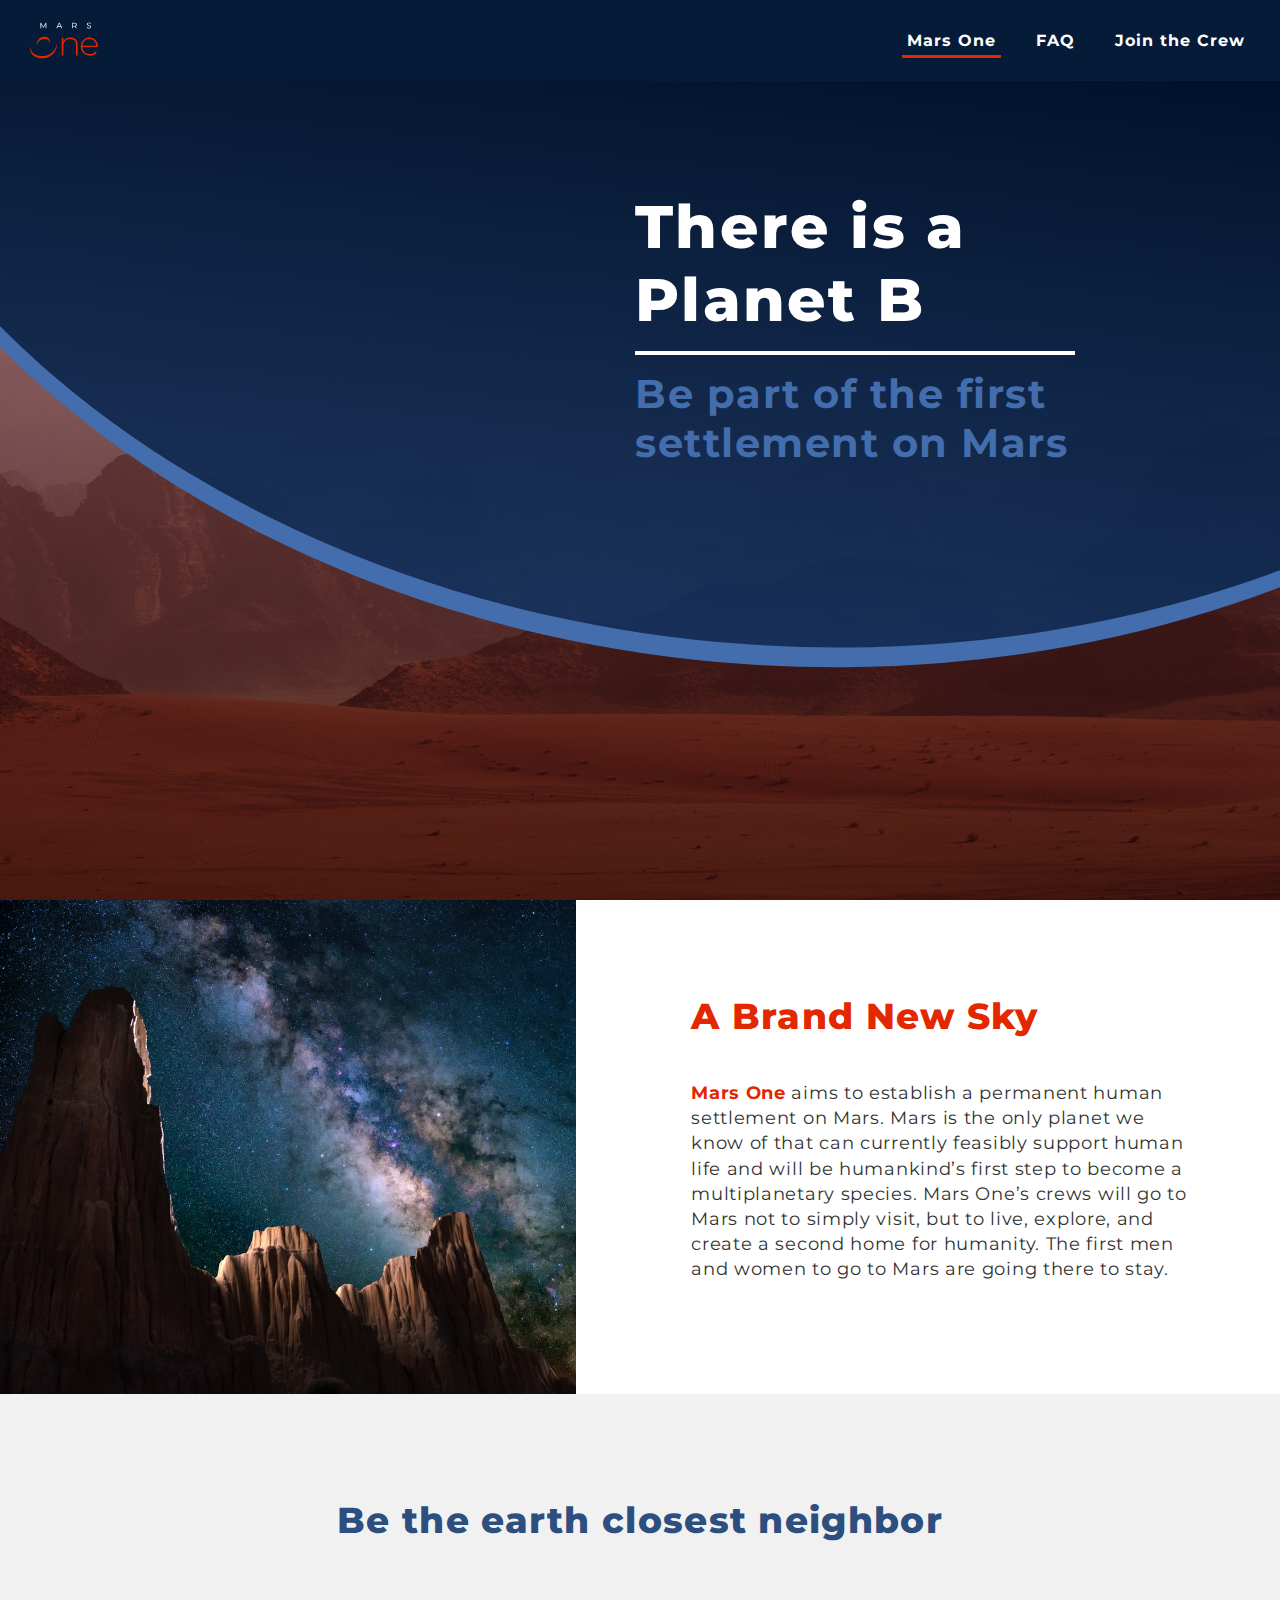
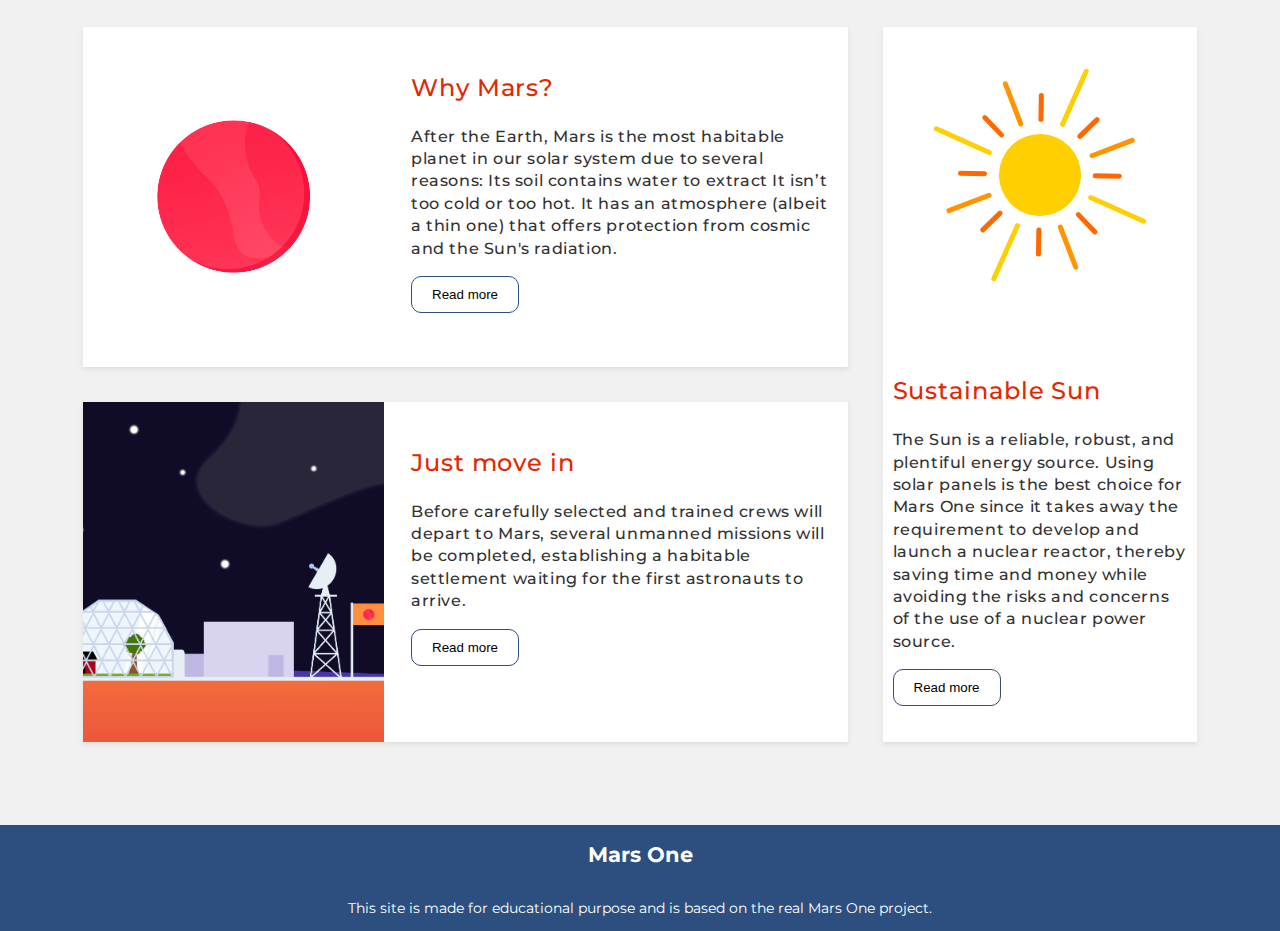
==== commit 1035698c: "Done with intro section, and have styled some texts and headings" ====
--- a/index.html
+++ b/index.html
@@ -47,11 +47,13 @@
             women to go to Mars are going there to stay.
           </p>
         </div>
-        <img
-          class="intro-section__img"
-          src="./images/page-1/night_sky.jpeg"
-          alt="A picture of the night sky and some mountains"
-        />
+        <div class="intro-section__img-wrapper">
+          <img
+            class="intro-section__img"
+            src="./images/page-1/night_sky.jpeg"
+            alt="A picture of the night sky and some mountains"
+          />
+        </div>
       </section>
       <section class="article-section">
         <h2 class="article-section__title">Be the earth closest neighbor</h2>
@@ -72,11 +74,13 @@
               Read more
             </button>
           </div>
-          <img
-            class="article-section__article__img article-section__article__img--small"
-            src="./images/page-1/planet-red.png"
-            alt="placeholder"
-          />
+          <div class="article-section__article__img-wrapper">
+            <img
+              class="article-section__article__img article-section__article__img--small"
+              src="./images/page-1/planet-red.png"
+              alt="placeholder"
+            />
+          </div>
         </article>
         <article
           class="article-section__article article-section__article--tall"
--- a/styles/style.css
+++ b/styles/style.css
@@ -34,13 +34,6 @@
   max-inline-size: 1440px;
   margin: 0 auto 0 auto;
   background: #f1f1f1;
-}
-
-h3 {
-  font-size: 1.7rem;
-  font-weight: 500;
-  color: #e32700;
-  letter-spacing: 0.9px;
 }
 
 .main-header {
@@ -388,13 +381,20 @@
 
 @media (min-width: 550px) {
   .intro-section__text-wrapper {
-    inline-size: 55%;
-    padding: 0 7% 0 9%;
+    padding: 25px 3% 25px 5%;
+    -ms-flex-preferred-size: 55%;
+        flex-basis: 55%;
+  }
+}
+
+@media (min-width: 910px) {
+  .intro-section__text-wrapper {
+    padding: 25px 7% 25px 9%;
   }
 }
 
 .intro-section__text-wrapper__title {
-  font-size: 29px;
+  font-size: 27px;
   font-weight: 800;
   color: #e32700;
   letter-spacing: 1.3px;
@@ -402,15 +402,27 @@
 
 @media (min-width: 550px) {
   .intro-section__text-wrapper__title {
+    margin: 0;
+  }
+}
+
+@media (min-width: 910px) {
+  .intro-section__text-wrapper__title {
     font-size: 36px;
-    margin-bottom: 30px;
+    margin-bottom: 25px;
   }
 }
 
 .intro-section__text-wrapper__paragraph {
-  font-size: 18px;
+  font-size: 16px;
   line-height: 1.4;
   letter-spacing: 0.7px;
+}
+
+@media (min-width: 910px) {
+  .intro-section__text-wrapper__paragraph {
+    font-size: 18px;
+  }
 }
 
 .intro-section__text-wrapper__paragraph .text-enhancer {
@@ -418,17 +430,15 @@
   font-weight: 700;
 }
 
-.intro-section__img {
+.intro-section__img-wrapper {
   min-width: 320px;
   max-width: 650px;
-  max-height: 600px;
-  /* height: unset; */
-}
-
-@media (min-width: 550px) {
-  .intro-section__img {
-    width: 46%;
-    height: 600px;
+}
+
+@media (min-width: 550px) {
+  .intro-section__img-wrapper {
+    -ms-flex-preferred-size: 45%;
+        flex-basis: 45%;
   }
 }
 
@@ -453,11 +463,23 @@
 }
 
 .article-section__title {
+  font-size: 27px;
+  font-weight: 800;
+  color: #2c4f80;
+  letter-spacing: 1.3px;
   width: 100%;
   text-align: center;
   -ms-grid-row: 1;
   -ms-grid-row-span: 1;
   grid-area: 1/1/2/-1;
+}
+
+@media (min-width: 910px) {
+  .article-section__title {
+    font-size: 36px;
+    margin-top: 20px;
+    margin-bottom: 50px;
+  }
 }
 
 .article-section__article {
@@ -516,11 +538,42 @@
   }
 }
 
+.article-section__article__text-wrapper__title {
+  font-size: 1.7rem;
+  font-weight: 500;
+  color: #e32700;
+  letter-spacing: 0.9px;
+}
+
+.article-section__article__text-wrapper__paragraph {
+  line-height: 1.4;
+  font-weight: 500;
+  letter-spacing: 0.6px;
+}
+
+@media (min-width: 910px) {
+  .article-section__article__text-wrapper__paragraph {
+    font-size: 16px;
+  }
+}
+
 .article-section__article__text-wrapper__btn {
   padding: 10px 20px 10px 20px;
   background: transparent;
   border-radius: 10px;
   border: solid 1px #2c4f80;
+}
+
+.article-section__article__img-wrapper {
+  display: -webkit-box;
+  display: -ms-flexbox;
+  display: flex;
+  -webkit-box-pack: center;
+      -ms-flex-pack: center;
+          justify-content: center;
+  -webkit-box-align: center;
+      -ms-flex-align: center;
+          align-items: center;
 }
 
 .article-section__article__img {
@@ -652,6 +705,13 @@
   padding: 8%;
 }
 
+.faq-section__article__text-wrapper__title {
+  font-size: 1.7rem;
+  font-weight: 500;
+  color: #e32700;
+  letter-spacing: 0.9px;
+}
+
 .faq-section__article__text-wrapper__list__item::marker {
   color: #e32700;
 }
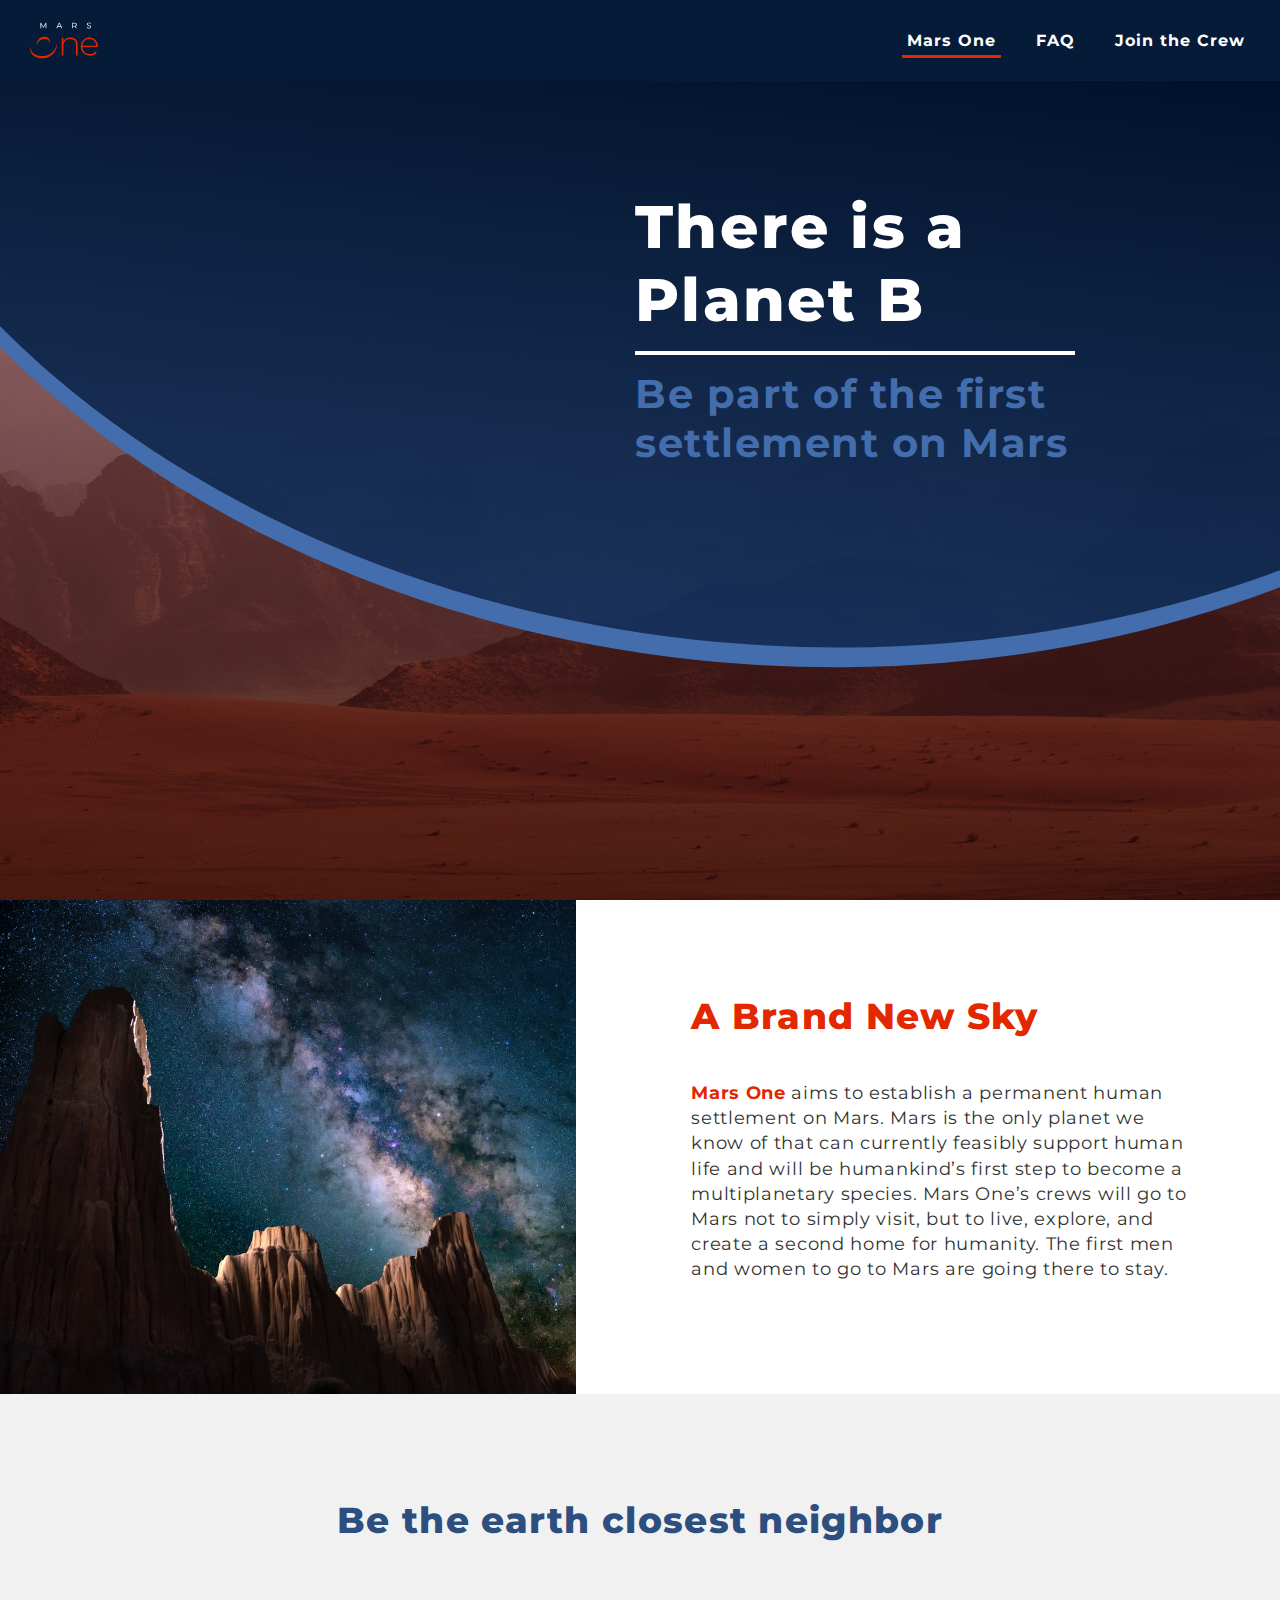
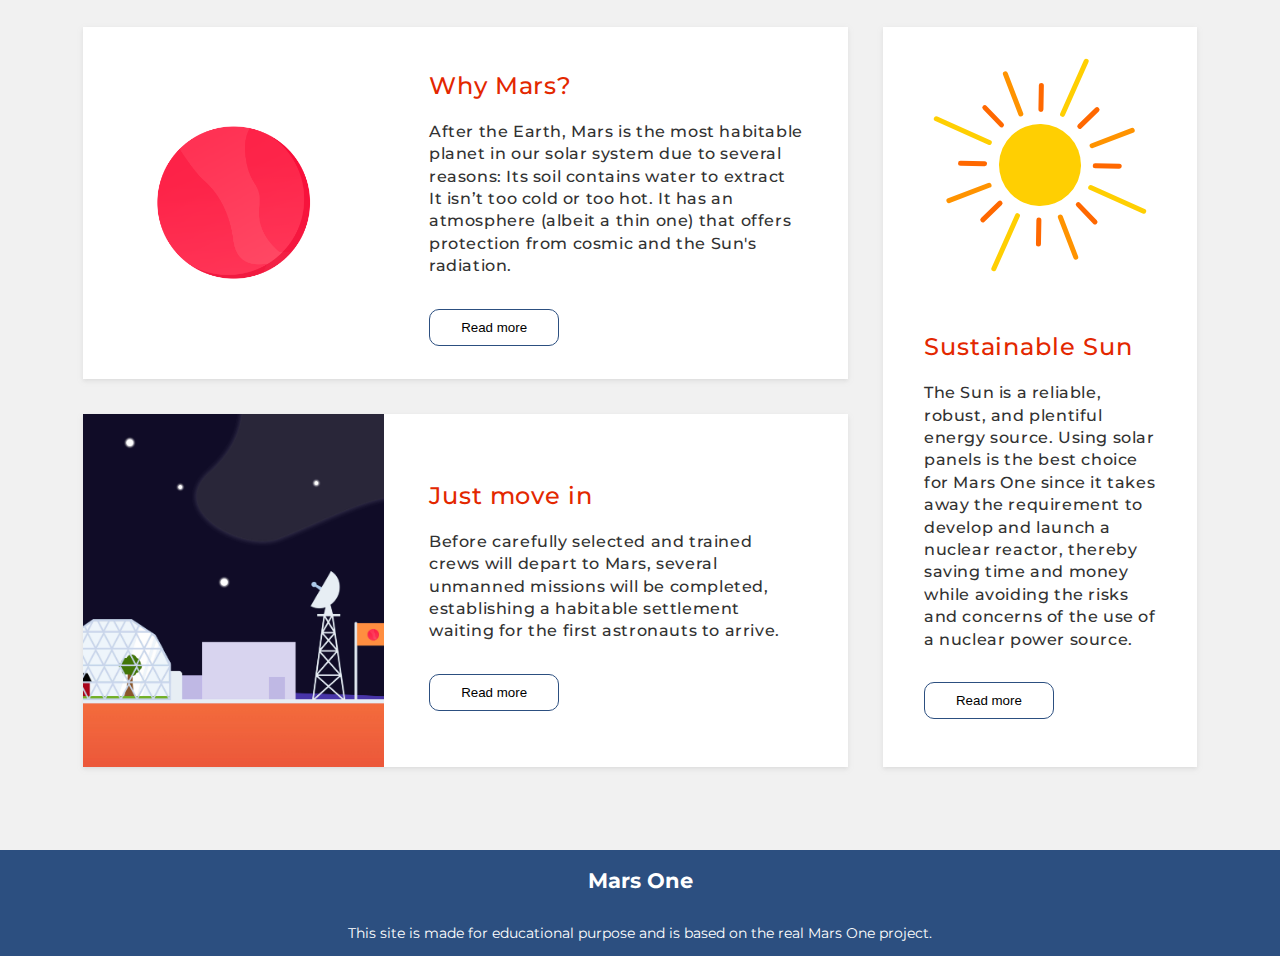
==== commit fd50c6bc: "Done with styling for index.html" ====
--- a/index.html
+++ b/index.html
@@ -100,11 +100,13 @@
               Read more
             </button>
           </div>
-          <img
-            class="article-section__article__img--small sun"
-            src="./images/page-1/solar.svg"
-            alt="The sun"
-          />
+          <div class="article-section__article__img-wrapper">
+            <img
+              class="article-section__article__img--small sun"
+              src="./images/page-1/solar.svg"
+              alt="The sun"
+            />
+          </div>
         </article>
         <article
           class="article-section__article article-section__article--wide"
@@ -122,11 +124,13 @@
               Read more
             </button>
           </div>
-          <img
-            class="article-section__article__img"
-            src="./images/page-1/base.jpg"
-            alt="placeholder"
-          />
+          <div class="article-section__article__img-wrapper">
+            <img
+              class="article-section__article__img"
+              src="./images/page-1/base.jpg"
+              alt="placeholder"
+            />
+          </div>
         </article>
       </section>
     </main>
--- a/styles/style.css
+++ b/styles/style.css
@@ -398,6 +398,8 @@
   font-weight: 800;
   color: #e32700;
   letter-spacing: 1.3px;
+  margin-top: 20px;
+  margin-bottom: 0;
 }
 
 @media (min-width: 550px) {
@@ -452,7 +454,22 @@
   padding: 5% 3% 5% 3%;
 }
 
+@media (min-width: 550px) {
+  .article-section {
+    padding: 2.5%;
+    gap: 20px;
+  }
+}
+
 @media (min-width: 990px) {
+  .article-section {
+    -ms-grid-rows: auto (minmax(340px, auto))[2];
+    -ms-grid-columns: 2fr 1fr;
+        grid-template: auto repeat(2, minmax(340px, auto))/2fr 1fr;
+  }
+}
+
+@media (min-width: 1200px) {
   .article-section {
     -ms-grid-rows: auto (minmax(340px, auto))[2];
     -ms-grid-columns: 2fr 0.82fr;
@@ -482,6 +499,14 @@
   }
 }
 
+@media (min-width: 550px) {
+  .article-section__title article:nth-of-type(odd) {
+    -ms-grid-rows: auto;
+    -ms-grid-columns: 2fr 3fr;
+        grid-template: auto/ 2fr 3fr;
+  }
+}
+
 .article-section__article {
   display: -ms-grid;
   display: grid;
@@ -505,10 +530,19 @@
     -ms-grid-columns: 2fr 3fr;
         grid-template: auto/ 2fr 3fr;
   }
-  .article-section__article--tall div {
-    -webkit-box-ordinal-group: 0;
-        -ms-flex-order: -1;
-            order: -1;
+  .article-section__article--tall .article-section__article__text-wrapper {
+    -ms-grid-column: 1;
+        grid-column-start: 1;
+    -ms-grid-row: 1;
+        grid-row-start: 1;
+  }
+}
+
+@media (min-width: 550px) {
+  .article-section__article--tall {
+    -ms-grid-rows: auto;
+    -ms-grid-columns: 3fr 2fr;
+        grid-template: auto/ 3fr 2fr;
   }
 }
 
@@ -519,14 +553,26 @@
     -ms-grid-columns: 1fr;
         grid-template: auto auto/ 1fr;
   }
-  .article-section__article--tall div {
-    -webkit-box-ordinal-group: 3;
-        -ms-flex-order: 2;
-            order: 2;
+  .article-section__article--tall .article-section__article__text-wrapper {
+    -ms-grid-column: 1;
+        grid-column-start: 1;
+    -ms-grid-row: 2;
+        grid-row-start: 2;
+    padding: 0 10% 48px 13%;
   }
 }
 
 .article-section__article__text-wrapper {
+  display: -webkit-box;
+  display: -ms-flexbox;
+  display: flex;
+  -webkit-box-orient: vertical;
+  -webkit-box-direction: normal;
+      -ms-flex-direction: column;
+          flex-direction: column;
+  -webkit-box-pack: center;
+      -ms-flex-pack: center;
+          justify-content: center;
   padding: 5% 3% 5% 3%;
 }
 
@@ -535,6 +581,7 @@
     -webkit-box-ordinal-group: 2;
         -ms-flex-order: 1;
             order: 1;
+    padding: 4% 10% 5% 7%;
   }
 }
 
@@ -543,6 +590,8 @@
   font-weight: 500;
   color: #e32700;
   letter-spacing: 0.9px;
+  margin-top: 15px;
+  margin-bottom: 5px;
 }
 
 .article-section__article__text-wrapper__paragraph {
@@ -562,6 +611,8 @@
   background: transparent;
   border-radius: 10px;
   border: solid 1px #2c4f80;
+  margin-top: 15px;
+  width: 130px;
 }
 
 .article-section__article__img-wrapper {
@@ -574,10 +625,6 @@
   -webkit-box-align: center;
       -ms-flex-align: center;
           align-items: center;
-}
-
-.article-section__article__img {
-  max-height: 340px;
 }
 
 .article-section__article__img--small {
@@ -605,6 +652,12 @@
   max-height: unset;
   margin: unset;
   padding: 10%;
+}
+
+@media (min-width: 990) {
+  .article-section__article__img--small.sun {
+    padding: 15% 10% 4%;
+  }
 }
 
 .main-footer {
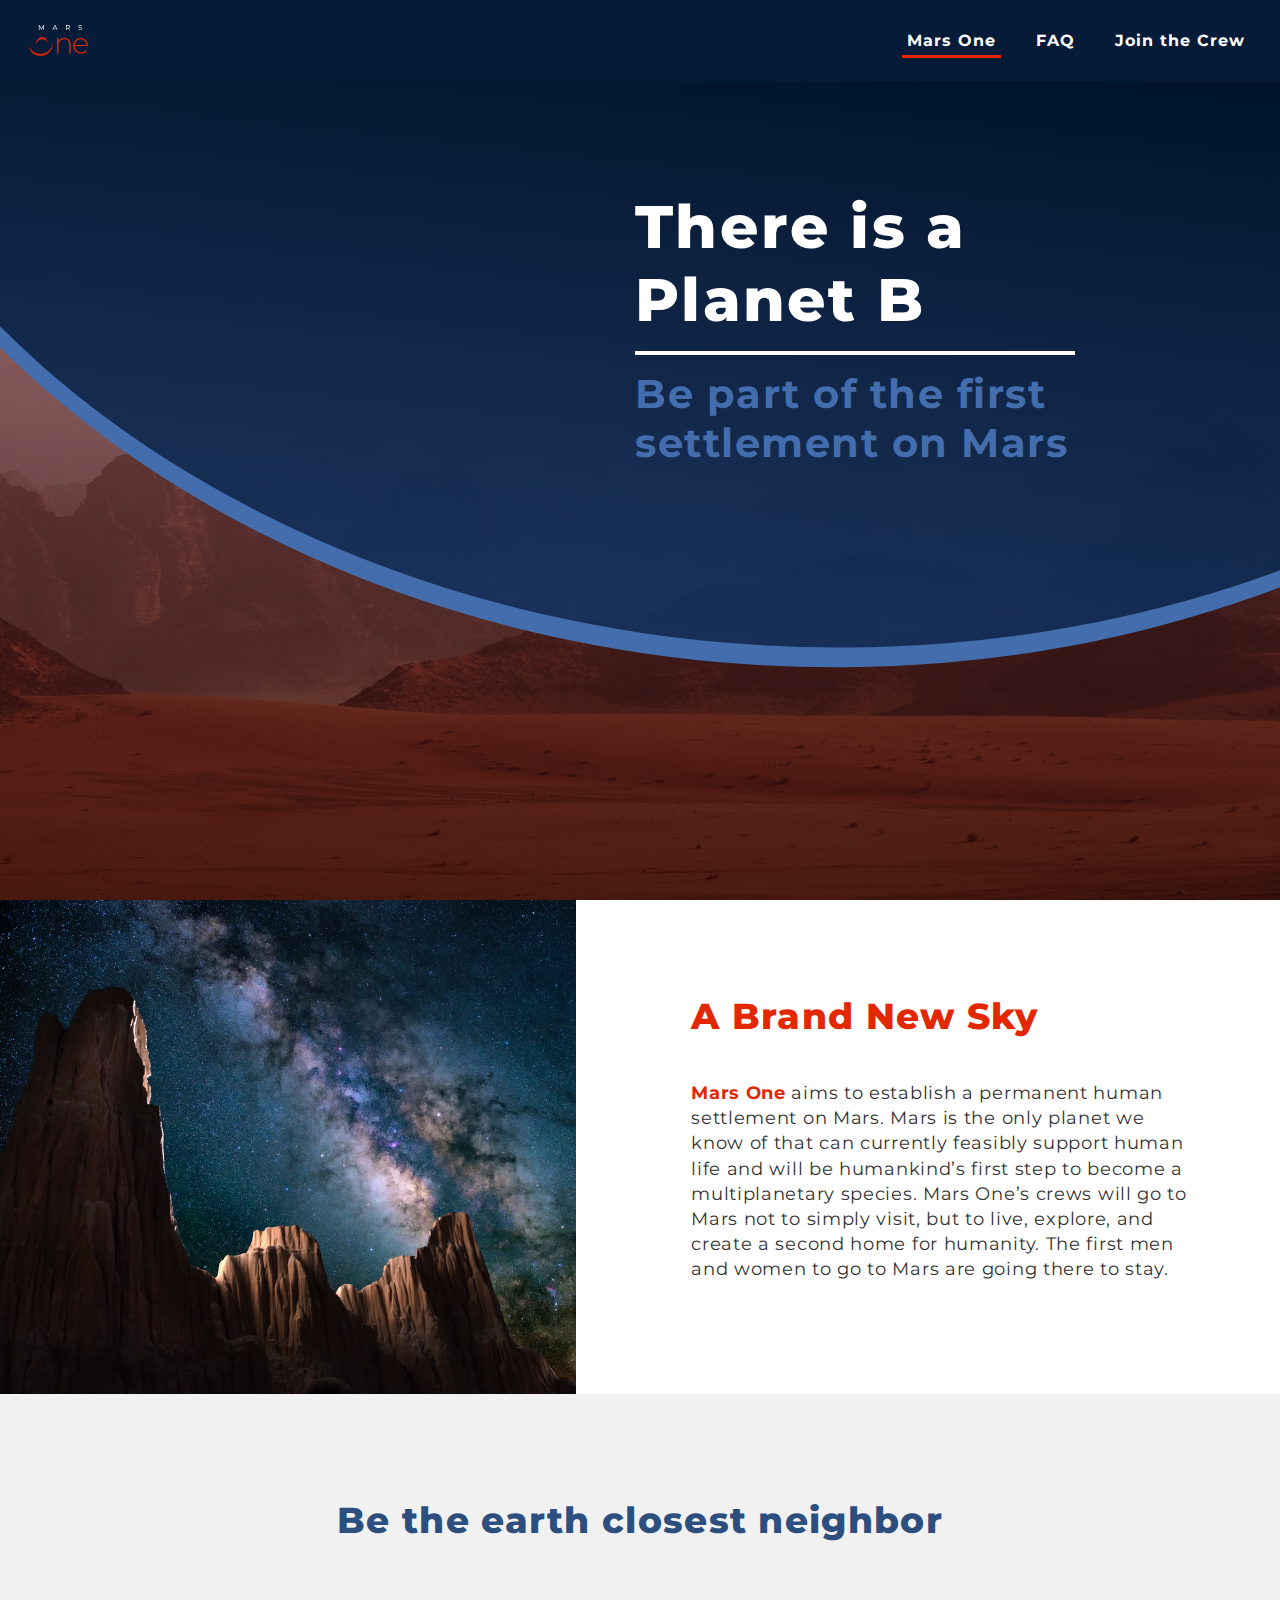
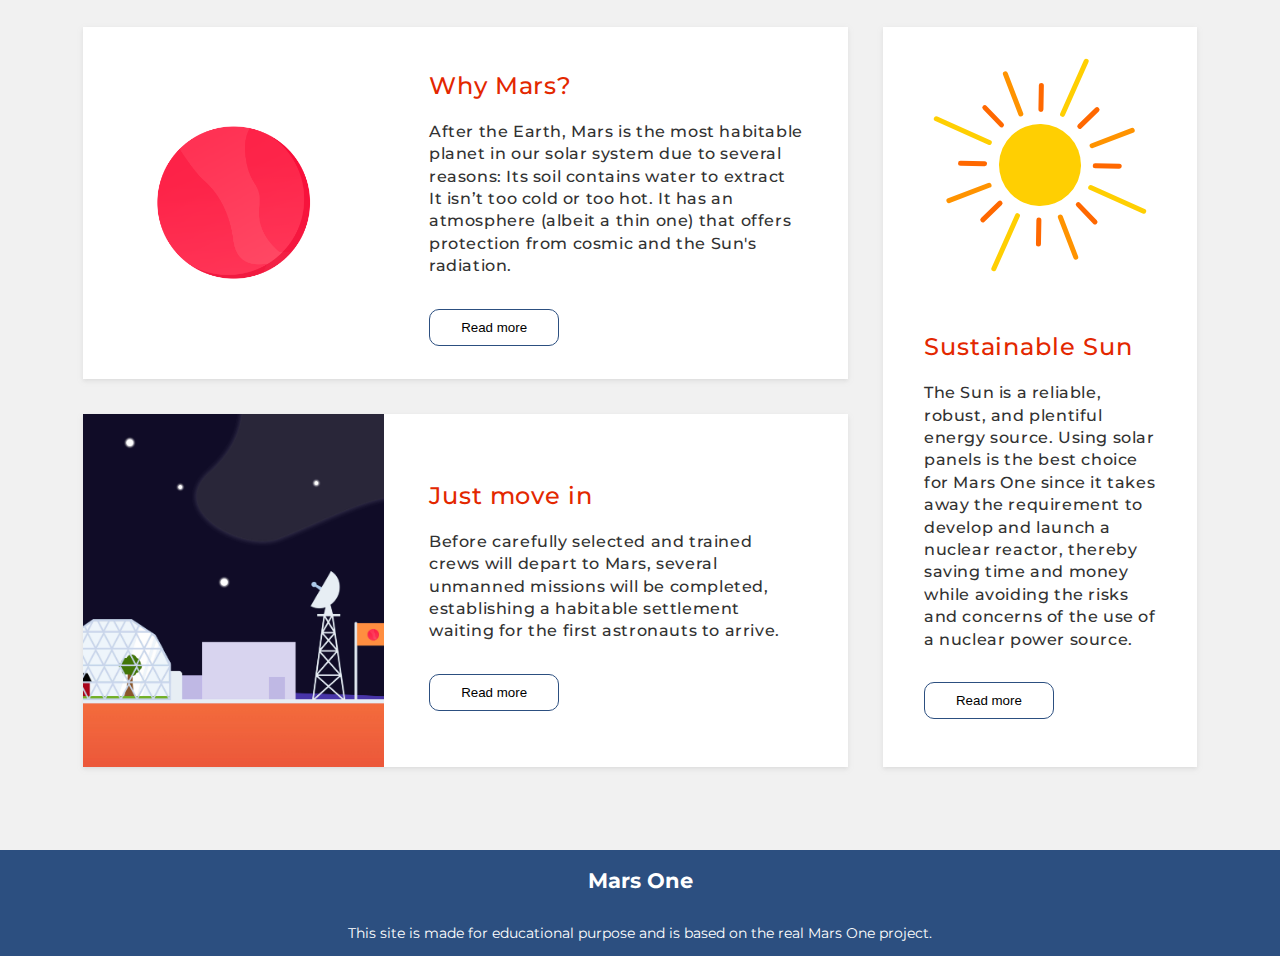
==== commit c6b1f674: "Hopefully fixed a problem with the navigation in Safari" ====
--- a/index.html
+++ b/index.html
@@ -10,7 +10,9 @@
   <body>
     <header class="main-header homepage">
       <nav class="navigation">
-        <img class="logo" src="./images/logo.svg" alt="site logo" />
+        <div class="navigation__logo-wrapper">
+          <img class="logo" src="./images/logo.svg" alt="site logo" />
+        </div>
         <ul class="navigation__link-list">
           <li
             class="navigation__link-list__item navigation__link-list__item--active"
--- a/styles/style.css
+++ b/styles/style.css
@@ -1,5 +1,5 @@
 @import url("https://fonts.googleapis.com/css?family=Montserrat:400,500,700,800&display=swap");
-.intro-section__img, .article-section__article__img, .faq-section__article__img-wrapper__img {
+.navigation__logo-wrapper .logo, .intro-section__img, .article-section__article__img, .faq-section__article__img-wrapper__img {
   -o-object-fit: cover;
      object-fit: cover;
   width: 100%;
@@ -290,14 +290,13 @@
   }
 }
 
-.navigation .logo {
+.navigation__logo-wrapper {
   width: 58px;
 }
 
-@media (min-width: 550px) {
-  .navigation .logo {
-    width: 68px;
-  }
+.navigation__logo-wrapper .logo {
+  -o-object-fit: contain;
+     object-fit: contain;
 }
 
 .navigation__link-list {
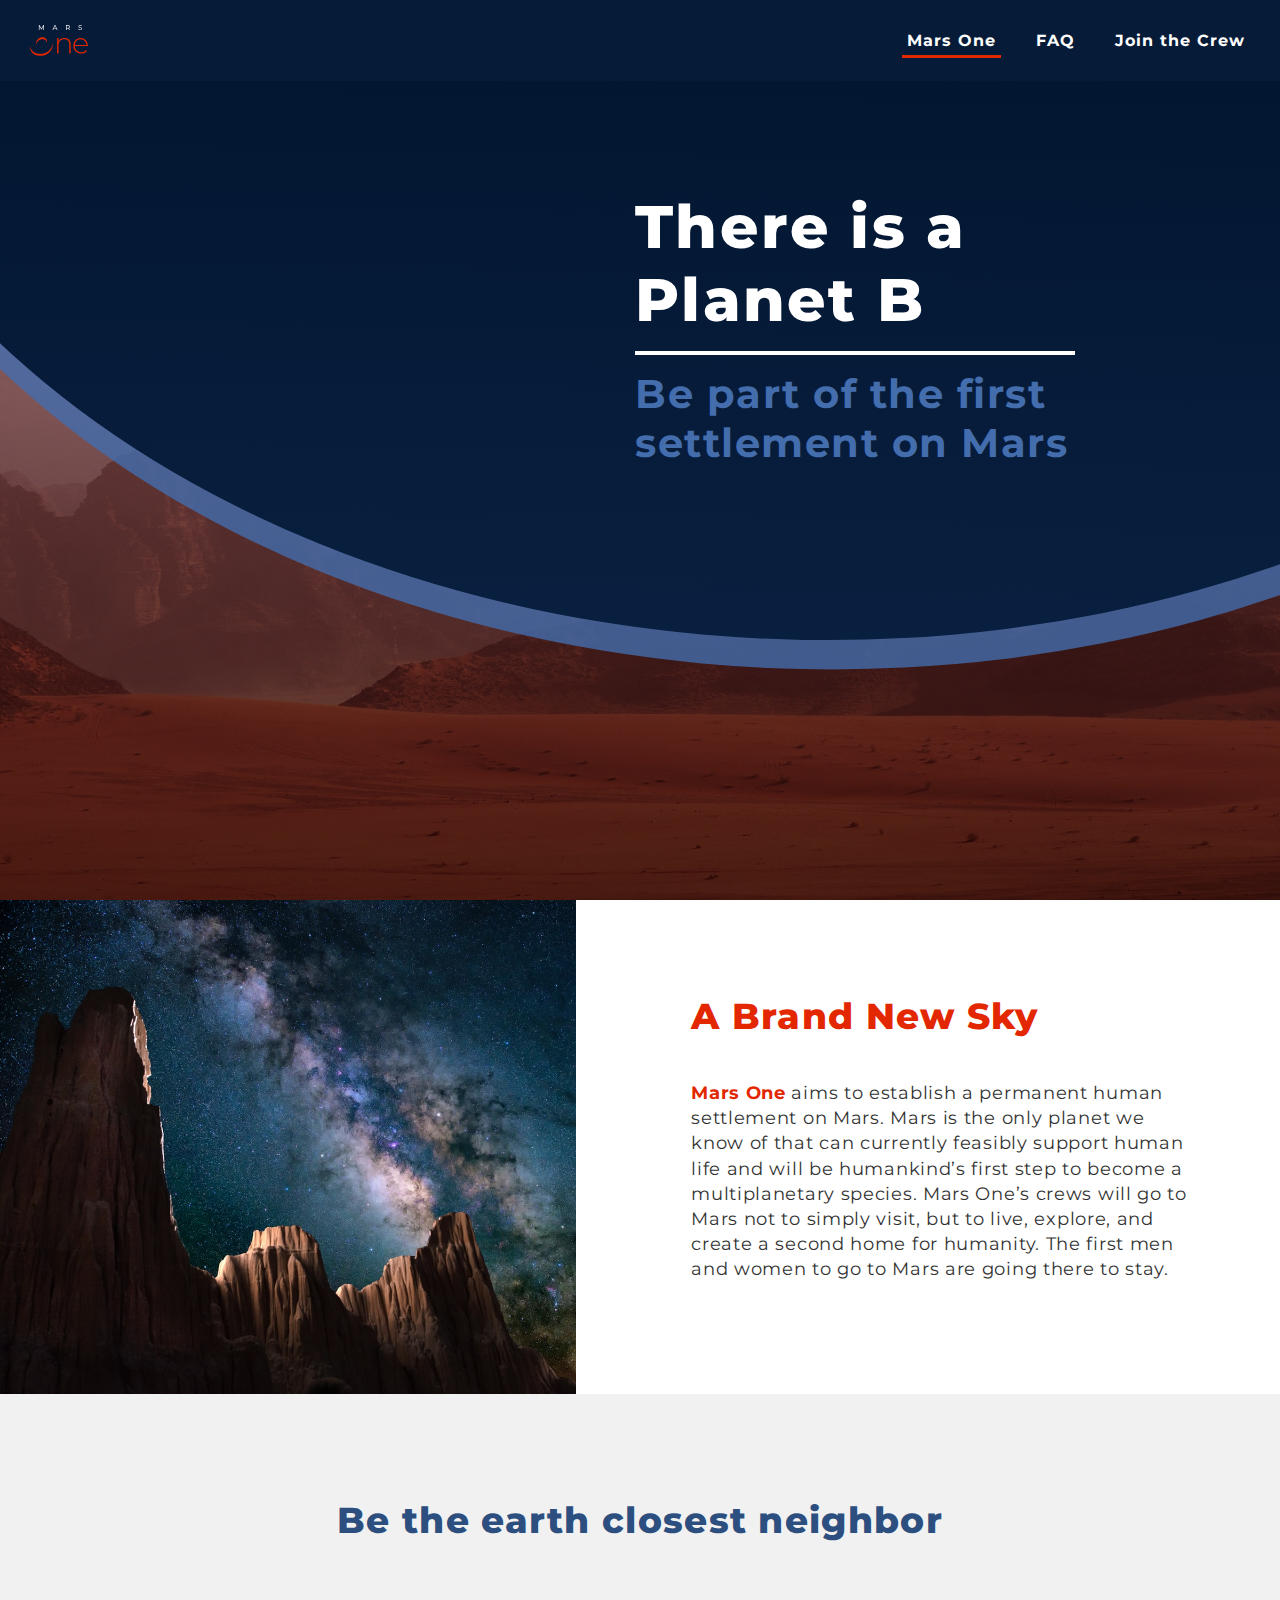
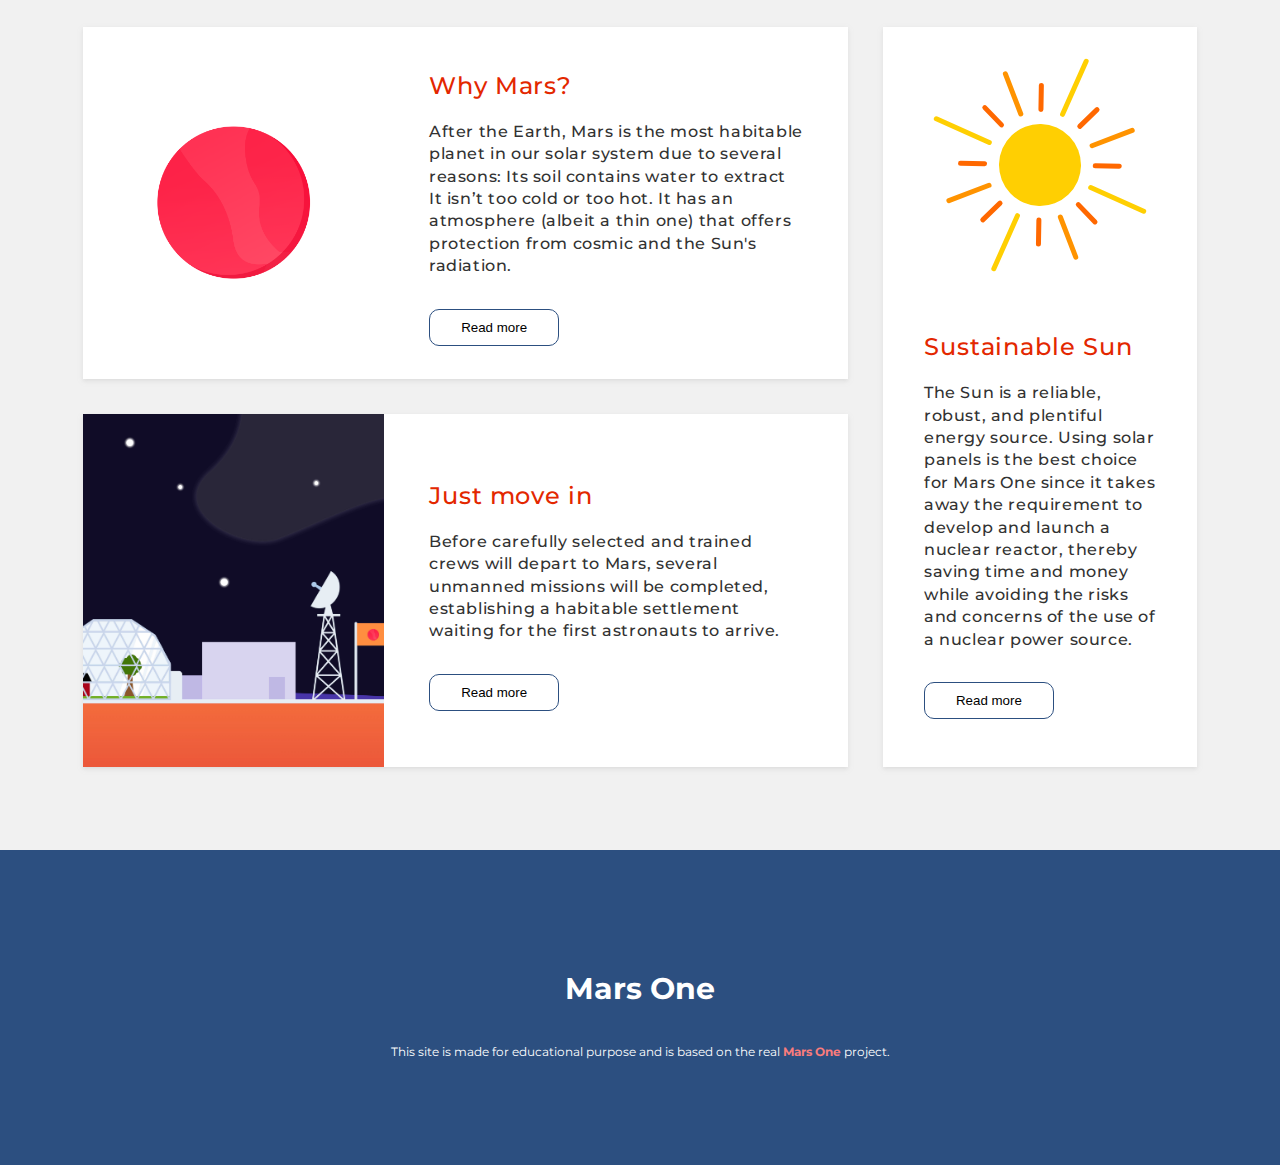
==== commit d174336d: "Done with the footer" ====
--- a/index.html
+++ b/index.html
@@ -80,7 +80,7 @@
             <img
               class="article-section__article__img article-section__article__img--small"
               src="./images/page-1/planet-red.png"
-              alt="placeholder"
+              alt="An illustration of planet Mars / a red circle"
             />
           </div>
         </article>
@@ -130,7 +130,7 @@
             <img
               class="article-section__article__img"
               src="./images/page-1/base.jpg"
-              alt="placeholder"
+              alt="An illustration of a base camp on Mars with some buildings an a falg"
             />
           </div>
         </article>
@@ -140,8 +140,8 @@
     <footer class="main-footer">
       <h2 class="main-footer__title">Mars One</h2>
       <p class="main-footer__disclaimer">
-        This site is made for educational purpose and is based on the real Mars
-        One project.
+        This site is made for educational purpose and is based on the real
+        <span class="text-enhancer">Mars One</span> project.
       </p>
     </footer>
   </body>
--- a/styles/style.css
+++ b/styles/style.css
@@ -1,5 +1,5 @@
 @import url("https://fonts.googleapis.com/css?family=Montserrat:400,500,700,800&display=swap");
-.navigation__logo-wrapper .logo, .intro-section__img, .article-section__article__img, .faq-section__article__img-wrapper__img {
+.navigation__logo-wrapper .logo, .intro-section__img, .article-section__article__img, .faq-section__article__img, .faq-section__article__solar-system {
   -o-object-fit: cover;
      object-fit: cover;
   width: 100%;
@@ -34,6 +34,70 @@
   max-inline-size: 1440px;
   margin: 0 auto 0 auto;
   background: #f1f1f1;
+}
+
+.navigation {
+  z-index: 2;
+  display: -webkit-box;
+  display: -ms-flexbox;
+  display: flex;
+  -webkit-box-pack: justify;
+      -ms-flex-pack: justify;
+          justify-content: space-between;
+  background: #061b38;
+  padding: 5px 15px;
+}
+
+@media (min-width: 550px) {
+  .navigation {
+    padding: 15px 30px;
+  }
+}
+
+.navigation__logo-wrapper {
+  width: 58px;
+}
+
+.navigation__logo-wrapper .logo {
+  -o-object-fit: contain;
+     object-fit: contain;
+}
+
+.navigation__link-list {
+  display: -webkit-box;
+  display: -ms-flexbox;
+  display: flex;
+  -ms-flex-pack: distribute;
+      justify-content: space-around;
+  list-style: none;
+  padding: 0;
+  margin: 8px 0;
+}
+
+.navigation__link-list__item {
+  padding: 0 5px;
+  margin: 3px 0 3px 8px;
+  padding-top: 8px;
+  font-size: 12px;
+}
+
+@media (min-width: 550px) {
+  .navigation__link-list__item {
+    margin: 0 0 0 30px;
+    font-size: 16px;
+    letter-spacing: 1px;
+  }
+}
+
+.navigation__link-list__item a {
+  color: #ffffff;
+  font-weight: bold;
+  text-decoration: none;
+}
+
+.navigation__link-list__item--active {
+  border-bottom: 3px solid #e32700;
+  padding-bottom: 5px;
 }
 
 .main-header {
@@ -43,65 +107,55 @@
   display: grid;
   -ms-grid-rows: auto 1fr;
       grid-template-rows: auto 1fr;
-  min-height: 100vh;
+  min-height: 550px;
+  height: 100vh;
   background-position: center;
   background-size: cover;
-  /*  &::before {
-    position: absolute;
-    content: "";
-    bottom: 24vh;
-    left: -18vw;
-    border-radius: 50%;
-    width: 160vw;
-    height: 122vw;
-    min-height: 770px;
-    border-inline-start-width: 10px;
-    border-inline-end-width: 1px;
-  
-
-    transform: rotate(4deg);
-    background: $color--complementary-2;
-  } */
-  /*  &__oval {
-    position: absolute;
-    bottom: 35vh;
-    left: -40vw;
-    border-radius: 50%;
-    border: 10px solid $color--complementary-2;
-    width: 200vw;
-    height: 65vh;
-
-    transform: rotate(12deg);
-    background-image: linear-gradient(
-      182deg,
-      #00132c 61%,
-      rgba(21, 52, 98, 0.9)
-    );
-
-    &.join-crew {
-      transform: rotate(-165deg);
-      bottom: -20vh;
-    }
-  } */
-}
-
-.main-header::after {
+}
+
+@media (min-height: 500px) and (max-height: 800px) and (min-width: 490px) and (max-width: 1000px) {
+  .main-header {
+    min-height: 120vh;
+  }
+}
+
+.main-header::before, .main-header::after {
   position: absolute;
+  -ms-grid-row: 1;
+  -ms-grid-column: 1;
+  grid-area: 1 / 1;
   content: "";
-  bottom: 26vh;
-  left: -18vw;
-  border-radius: 50%;
-  border: 20px solid #436dac;
-  width: 160vw;
-  height: 122vw;
-  min-height: 770px;
-  border-inline-start-width: 10px;
-  border-inline-end-width: 1px;
-  /* width: 200vw;
-    height: 65vh; */
-  -webkit-transform: rotate(4deg);
-          transform: rotate(4deg);
-  background-image: linear-gradient(182deg, #00132c 61%, rgba(21, 52, 98, 0.9));
+  display: block;
+  height: 250vh;
+  width: 187vw;
+  bottom: -136vh;
+  left: -40vw;
+  background-image: -webkit-gradient(linear, left top, left bottom, color-stop(1%, #00132c), to(rgba(21, 52, 98, 0.9)));
+  background-image: linear-gradient(to bottom, #00132c 1%, rgba(21, 52, 98, 0.9));
+  -webkit-clip-path: ellipse(43% 33% at 52% 1%);
+          clip-path: ellipse(43% 33% at 52% 1%);
+  -webkit-transform: rotate(1deg);
+          transform: rotate(1deg);
+}
+
+@media (min-width: 768px) {
+  .main-header::before, .main-header::after {
+    left: -35vw;
+  }
+}
+
+.main-header::before {
+  -webkit-transform: rotate(1.2deg) translateY(50px);
+          transform: rotate(1.2deg) translateY(50px);
+  background: rgba(67, 109, 172, 0.8);
+  bottom: -132vh;
+}
+
+@media (min-height: 750px) {
+  .main-header::before {
+    -webkit-transform: rotate(1.2deg) translateY(65px);
+            transform: rotate(1.2deg) translateY(65px);
+  }
 }
 
 .main-header.homepage {
@@ -119,27 +173,26 @@
   background-image: linear-gradient(to bottom, rgba(36, 2, 2, 0.7) 1%, rgba(193, 85, 85, 0.5)), url(../../images/page-3/hero-3.jpg);
 }
 
-.main-header.join-crew::after {
-  -webkit-transition: all 0.5s;
-  transition: all 0.5s;
-  /*       transform: rotate(-165deg);
-      bottom: -20vh; */
-  -webkit-transform: rotate(-190deg);
-          transform: rotate(-190deg);
-  bottom: unset;
-  top: 40vh;
-  left: -45vw;
-  width: 165vw;
-  border-inline-start-width: 1px;
-  border-inline-end-width: 30px;
-}
-
-@media (min-width: 550px) {
-  .main-header.join-crew::after {
-    -webkit-transform: rotate(-155deg);
-            transform: rotate(-155deg);
-    top: 50vh;
-  }
+.main-header.join-crew::before, .main-header.join-crew::after {
+  -webkit-transition: all 0.5s ease-in-out;
+  transition: all 0.5s ease-in-out;
+  width: 225vw;
+  bottom: -33vh;
+  left: -69vw;
+  -webkit-transform: rotate(181deg);
+          transform: rotate(181deg);
+}
+
+@media (min-width: 768px) {
+  .main-header.join-crew::before, .main-header.join-crew::after {
+    width: 195vw;
+  }
+}
+
+.main-header.join-crew::before {
+  -webkit-transform: rotate(181deg) translateY(40px);
+          transform: rotate(181deg) translateY(40px);
+  bottom: -35vh;
 }
 
 .main-header__text-wrapper {
@@ -159,6 +212,7 @@
       -ms-flex-pack: center;
           justify-content: center;
   height: 48vh;
+  min-height: 250px;
 }
 
 @media (min-width: 700px) {
@@ -175,7 +229,7 @@
 }
 
 .main-header__text-wrapper.join-crew {
-  height: 92vh;
+  height: 85vh;
   -webkit-box-pack: end;
       -ms-flex-pack: end;
           justify-content: flex-end;
@@ -193,6 +247,18 @@
     -webkit-box-align: start;
         -ms-flex-align: start;
             align-items: flex-start;
+  }
+}
+
+@media (max-height: 750px) and (max-width: 700px) {
+  .main-header__text-wrapper.join-crew {
+    height: 92vh;
+  }
+}
+
+@media (min-height: 500px) and (max-height: 800px) and (min-width: 490px) and (max-width: 1000px) {
+  .main-header__text-wrapper.join-crew {
+    min-height: 110vh;
   }
 }
 
@@ -210,14 +276,14 @@
   border-bottom: 4px solid #ffffff;
 }
 
-@media (min-width: 500px) {
+@media (min-width: 570px) {
   .main-header__text-wrapper__title {
     width: 440px;
     font-size: 60px;
   }
 }
 
-@media (min-width: 500px) {
+@media (min-width: 570px) {
   .main-header__text-wrapper__title.faq {
     width: 511px;
   }
@@ -227,7 +293,7 @@
   font-size: 2.5rem;
 }
 
-@media (min-width: 550px) {
+@media (min-width: 570px) {
   .main-header__text-wrapper__title.join-crew {
     width: 470px;
     font-size: 60px;
@@ -246,13 +312,13 @@
   margin: 0;
 }
 
-@media (min-width: 500px) {
+@media (min-width: 570px) {
   .main-header__text-wrapper__subheading.faq {
     width: 515px;
   }
 }
 
-@media (min-width: 500px) {
+@media (min-width: 570px) {
   .main-header__text-wrapper__subheading {
     width: 440px;
     font-size: 40px;
@@ -265,75 +331,17 @@
   font-size: 1.8rem;
 }
 
-@media (min-width: 550px) {
+@media (min-width: 570px) {
   .main-header__text-wrapper__subheading.join-crew {
     width: 440px;
     font-size: 40px;
   }
 }
 
-.navigation {
-  z-index: 2;
-  display: -webkit-box;
-  display: -ms-flexbox;
-  display: flex;
-  -webkit-box-pack: justify;
-      -ms-flex-pack: justify;
-          justify-content: space-between;
-  background: #061b38;
-  padding: 5px 15px;
-}
-
-@media (min-width: 550px) {
-  .navigation {
-    padding: 15px 30px;
-  }
-}
-
-.navigation__logo-wrapper {
-  width: 58px;
-}
-
-.navigation__logo-wrapper .logo {
-  -o-object-fit: contain;
-     object-fit: contain;
-}
-
-.navigation__link-list {
-  display: -webkit-box;
-  display: -ms-flexbox;
-  display: flex;
-  -ms-flex-pack: distribute;
-      justify-content: space-around;
-  list-style: none;
-  padding: 0;
-  margin: 8px 0;
-}
-
-.navigation__link-list__item {
-  padding: 0 5px;
-  margin: 3px 0 3px 8px;
-  padding-top: 8px;
-  font-size: 12px;
-}
-
-@media (min-width: 550px) {
-  .navigation__link-list__item {
-    margin: 0 0 0 30px;
-    font-size: 16px;
-    letter-spacing: 1px;
-  }
-}
-
-.navigation__link-list__item a {
-  color: #ffffff;
-  font-weight: bold;
-  text-decoration: none;
-}
-
-.navigation__link-list__item--active {
-  border-bottom: 3px solid #e32700;
-  padding-bottom: 5px;
+@media (min-width: 500px) {
+  .main-header__text-wrapper__subheading.join-crew {
+    padding-left: unset;
+  }
 }
 
 .intro-section {
@@ -669,12 +677,29 @@
   -webkit-box-direction: normal;
       -ms-flex-direction: column;
           flex-direction: column;
-  -ms-flex-pack: distribute;
-      justify-content: space-around;
+  -webkit-box-pack: center;
+      -ms-flex-pack: center;
+          justify-content: center;
   -webkit-box-align: center;
       -ms-flex-align: center;
           align-items: center;
   text-align: center;
+  height: 315px;
+  padding: 0 20px;
+}
+
+.main-footer__title {
+  font-size: 30px;
+  font-weight: 700;
+}
+
+.main-footer__disclaimer {
+  font-size: 12px;
+}
+
+.main-footer__disclaimer .text-enhancer {
+  color: #f97c7c;
+  font-weight: 700;
 }
 
 .faq-section {
@@ -684,20 +709,48 @@
   -ms-grid-columns: 1fr;
       grid-template: repeat(5, auto)/1fr;
   gap: 1rem;
-}
-
-@media (min-width: 768px) {
+  padding-top: 6%;
+}
+
+@media (min-width: 650px) {
+  .faq-section {
+    -ms-grid-rows: (auto)[5];
+    -ms-grid-columns: 1fr;
+        grid-template: repeat(5, auto)/1fr;
+  }
+}
+
+@media (min-width: 950px) {
   .faq-section {
     -ms-grid-rows: (auto)[4];
-    -ms-grid-columns: (1fr)[5];
-        grid-template: repeat(4, auto)/repeat(5, 1fr);
+    -ms-grid-columns: 1fr 1.55fr;
+        grid-template: repeat(4, auto)/1fr 1.55fr;
+    gap: 20px;
+    padding-top: 6%;
+  }
+}
+
+@media (min-width: 1350px) {
+  .faq-section {
     gap: 40px;
   }
 }
 
 .faq-section__title {
+  font-size: 27px;
+  font-weight: 800;
+  color: #2c4f80;
+  letter-spacing: 1.3px;
   grid-column: 1 /-1;
   text-align: center;
+}
+
+@media (min-width: 910px) {
+  .faq-section__title {
+    font-size: 36px;
+    margin-top: 0px;
+    margin-bottom: 25px;
+  }
 }
 
 .faq-section article:last-of-type {
@@ -710,21 +763,15 @@
   display: grid;
 }
 
-@media (min-width: 768px) {
-  .faq-section__article {
-    grid-column: span 3;
-  }
-}
-
-@media (min-width: 768px) {
+@media (min-width: 950px) {
   .faq-section__article--tall {
-    grid-area: span 2 / span 2;
-  }
-}
-
-@media (min-width: 768px) {
+    grid-row: span 2;
+  }
+}
+
+@media (min-width: 950px) {
   .faq-section__article--wide {
-    grid-column: 1/-1;
+    grid-column: span 2;
   }
 }
 
@@ -734,18 +781,17 @@
   -ms-grid-rows: (auto)[2];
   -ms-grid-columns: 1fr;
       grid-template: repeat(2, auto)/1fr;
-  gap: 1rem;
-}
-
-@media (min-width: 768px) {
+}
+
+@media (min-width: 650px) {
   .faq-section__article.multiple-children {
     -ms-grid-rows: auto;
-    -ms-grid-columns: (1fr)[2];
-        grid-template: auto/repeat(2, 1fr);
-  }
-}
-
-@media (min-width: 768px) {
+    -ms-grid-columns: 1fr 1.2fr;
+        grid-template: auto / 1fr 1.2fr;
+  }
+}
+
+@media (min-width: 650px) {
   .faq-section__article.multiple-children--wide {
     -ms-grid-rows: auto;
     -ms-grid-columns: 1fr 2fr;
@@ -754,7 +800,27 @@
 }
 
 .faq-section__article__text-wrapper {
-  padding: 8%;
+  padding: 20px 30px;
+  display: -webkit-box;
+  display: -ms-flexbox;
+  display: flex;
+  -webkit-box-orient: vertical;
+  -webkit-box-direction: normal;
+      -ms-flex-direction: column;
+          flex-direction: column;
+  -webkit-box-pack: center;
+      -ms-flex-pack: center;
+          justify-content: center;
+}
+
+@media (min-width: 1350px) {
+  .faq-section__article__text-wrapper {
+    padding: 40px 60px;
+  }
+}
+
+.faq-section__article__text-wrapper--tall {
+  display: block;
 }
 
 .faq-section__article__text-wrapper__title {
@@ -762,18 +828,60 @@
   font-weight: 500;
   color: #e32700;
   letter-spacing: 0.9px;
+  margin-bottom: 30px;
+}
+
+.faq-section__article__text-wrapper__list {
+  padding-left: 13px;
+}
+
+.faq-section__article__text-wrapper__list__item {
+  font-weight: 700;
+  line-height: 1.75;
+  padding-left: 20px;
+}
+
+@media (min-width: 910px) {
+  .faq-section__article__text-wrapper__list__item {
+    font-size: 16px;
+  }
 }
 
 .faq-section__article__text-wrapper__list__item::marker {
   color: #e32700;
-}
-
-.faq-section__article__img-wrapper {
-  max-width: 460px;
+  font-size: 10px;
+}
+
+.faq-section__article__text-wrapper p + p {
+  margin-top: 20px;
+}
+
+.faq-section__article__text-wrapper__paragraph {
+  line-height: 1.4;
+  font-weight: 500;
+  letter-spacing: 0.6px;
+}
+
+@media (min-width: 910px) {
+  .faq-section__article__text-wrapper__paragraph {
+    font-size: 16px;
+  }
+}
+
+@media (min-width: 650px) {
+  .faq-section__article__solar-wrapper {
+    -ms-grid-column: 1;
+        grid-column-start: 1;
+    -ms-grid-row: 1;
+        grid-row-start: 1;
+  }
 }
 
 .faq-section__article__solar-system {
-  max-width: 460px;
+  -o-object-fit: contain;
+     object-fit: contain;
+  padding: 30px;
+  overflow: hidden;
   display: -ms-grid;
   display: grid;
   grid: 1fr / 1fr;
@@ -801,17 +909,31 @@
 }
 
 .faq-section__article__solar-system .orb.earth {
-  height: 150px;
-  width: 150px;
+  height: 100px;
+  width: 100px;
   -webkit-animation-duration: 7s;
           animation-duration: 7s;
 }
 
+@media (min-width: 1350px) {
+  .faq-section__article__solar-system .orb.earth {
+    height: 150px;
+    width: 150px;
+  }
+}
+
 .faq-section__article__solar-system .orb.mars {
-  height: 300px;
-  width: 300px;
+  height: 250px;
+  width: 250px;
   -webkit-animation-duration: 10s;
           animation-duration: 10s;
+}
+
+@media (min-width: 1350px) {
+  .faq-section__article__solar-system .orb.mars {
+    height: 300px;
+    width: 300px;
+  }
 }
 
 .faq-section__article__solar-system__sun {
@@ -850,14 +972,6 @@
   100% {
     -webkit-transform: rotate(360deg);
             transform: rotate(360deg);
-  }
-}
-
-@media (min-width: 768px) {
-  .faq-section__article__solar-system {
-    -webkit-box-ordinal-group: 0;
-        -ms-flex-order: -1;
-            order: -1;
   }
 }
 
@@ -892,6 +1006,7 @@
 .join-crew-section__text {
   text-align: center;
   max-width: 510px;
+  margin: 0 0 40px 0;
   font-size: 1.2rem;
   font-weight: 500;
   color: #2c4f80;
@@ -901,6 +1016,7 @@
 @media (min-width: 768px) {
   .join-crew-section__text {
     font-size: 1.7rem;
+    margin: 10px 0 90px 0;
   }
 }
 
